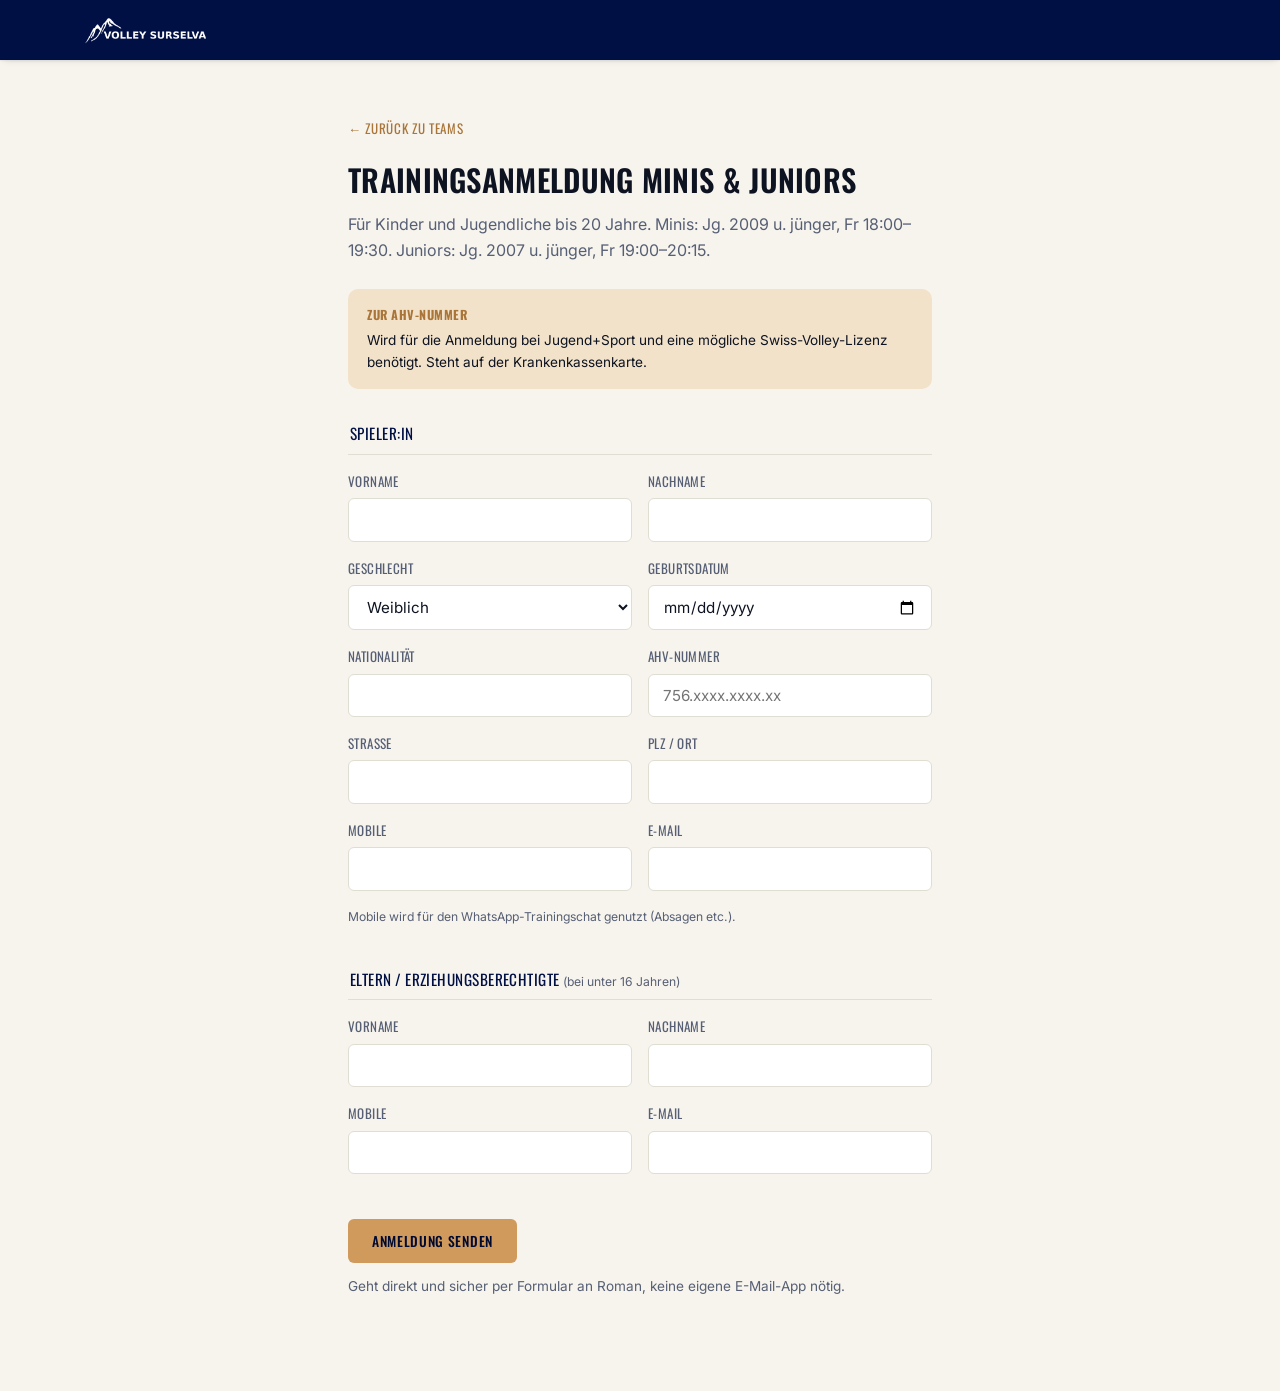
==== anmeldung-jugend.html @ 4d02029e "Build out full bilingual site, flatten visual style, fix team data Adds the real multi-page site (ho" ====
<!DOCTYPE html>
<html lang="de">
<head>
<meta charset="UTF-8">
<meta name="viewport" content="width=device-width, initial-scale=1.0">
<title>Trainingsanmeldung Kinder & Jugendliche – Volley Surselva</title>
<meta name="description" content="Anmeldung fürs Hallentraining bei Volley Surselva, für Kinder und Jugendliche bis 20 Jahre. Minis am Freitagabend, Juniors direkt im Anschluss.">
<link rel="preconnect" href="https://fonts.googleapis.com">
<link rel="preconnect" href="https://fonts.gstatic.com" crossorigin>
<link href="https://fonts.googleapis.com/css2?family=Oswald:wght@400;500;600;700&family=Inter:wght@400;500;600;700;800&display=swap" rel="stylesheet">
<link rel="stylesheet" href="style.css">
<style>
  .legal-wrap{ max-width:640px; margin:0 auto; padding:3.5rem 1.75rem 5rem; }
  .legal-wrap h1{ font-size:1.9rem; margin-bottom:0.4rem; }
  .legal-wrap > p{ color:var(--ink-muted); margin-bottom:1.6rem; }
  .back-link{ display:inline-block; margin-bottom:1.5rem; font-family:"Oswald"; font-size:0.82rem; letter-spacing:0.05em; text-transform:uppercase; color:var(--sand-deep); text-decoration:none; }
  .form-note{ background:var(--sand-soft); border-radius:10px; padding:1rem 1.2rem; font-size:0.85rem; color:var(--ink); margin-bottom:2rem; }
  .form-note strong{ display:block; margin-bottom:0.3rem; font-family:"Oswald"; font-size:0.78rem; letter-spacing:0.04em; text-transform:uppercase; color:var(--sand-deep); }
  fieldset{ border:none; padding:0; margin:0 0 1.8rem; }
  fieldset legend{ font-family:"Oswald"; font-size:0.95rem; text-transform:uppercase; letter-spacing:0.03em; color:var(--navy); margin-bottom:1rem; padding-bottom:0.5rem; border-bottom:1px solid var(--line); width:100%; }
  :root[data-theme="dark"] fieldset legend{ color:var(--sand); }
  .form-hint{ font-size:0.76rem; color:var(--ink-muted); margin-top:0.3rem; font-family:"Inter"; text-transform:none; letter-spacing:normal; }
</style>
</head>
<body>

<header class="site-header">
  <div class="wrap navbar">
    <a href="home.html" class="logo"><img src="images/logo/volley-surselva-logo.png" alt="Volley Surselva" class="logo-img"></a>
  </div>
</header>

<main class="legal-wrap">
  <a href="home.html#teams" class="back-link">← Zurück zu Teams</a>
  <h1>Trainingsanmeldung Minis & Juniors</h1>
  <p>Für Kinder und Jugendliche bis 20 Jahre. Minis: Jg. 2009 u. jünger, Fr 18:00–19:30. Juniors: Jg. 2007 u. jünger, Fr 19:00–20:15.</p>

  <div class="form-note">
    <strong>Zur AHV-Nummer</strong>
    Wird für die Anmeldung bei Jugend+Sport und eine mögliche Swiss-Volley-Lizenz benötigt. Steht auf der Krankenkassenkarte.
  </div>

  <form class="contact-form" id="youthForm">
    <fieldset>
      <legend>Spieler:in</legend>
      <div class="form-row">
        <label><span>Vorname</span><input type="text" name="vorname" required></label>
        <label><span>Nachname</span><input type="text" name="nachname" required></label>
      </div>
      <div class="form-row">
        <label><span>Geschlecht</span>
          <select name="geschlecht" required>
            <option value="weiblich">Weiblich</option>
            <option value="männlich">Männlich</option>
            <option value="andere">Andere</option>
          </select>
        </label>
        <label><span>Geburtsdatum</span><input type="date" name="geburtsdatum" required></label>
      </div>
      <div class="form-row">
        <label><span>Nationalität</span><input type="text" name="nationalitaet" required></label>
        <label><span>AHV-Nummer</span><input type="text" name="ahv" placeholder="756.xxxx.xxxx.xx" required></label>
      </div>
      <div class="form-row">
        <label><span>Strasse</span><input type="text" name="strasse" required></label>
        <label><span>PLZ / Ort</span><input type="text" name="plzort" required></label>
      </div>
      <div class="form-row">
        <label><span>Mobile</span><input type="tel" name="mobile"></label>
        <label><span>E-Mail</span><input type="email" name="email"></label>
      </div>
      <p class="form-hint">Mobile wird für den WhatsApp-Trainingschat genutzt (Absagen etc.).</p>
    </fieldset>

    <fieldset>
      <legend>Eltern / Erziehungsberechtigte <span class="form-hint" style="display:inline; text-transform:none;">(bei unter 16 Jahren)</span></legend>
      <div class="form-row">
        <label><span>Vorname</span><input type="text" name="eltern_vorname"></label>
        <label><span>Nachname</span><input type="text" name="eltern_nachname"></label>
      </div>
      <div class="form-row">
        <label><span>Mobile</span><input type="tel" name="eltern_mobile"></label>
        <label><span>E-Mail</span><input type="email" name="eltern_email"></label>
      </div>
    </fieldset>

    <input type="hidden" name="_subject" value="Neue Trainingsanmeldung">
    <input type="hidden" name="_captcha" value="false">
    <input type="hidden" name="_template" value="table">
    <button type="submit" class="btn btn-primary" id="youthSubmitBtn">Anmeldung senden</button>
    <p class="fine" id="youthFormNote">Geht direkt und sicher per Formular an Roman, keine eigene E-Mail-App nötig.</p>
  </form>
  <div id="youthSuccess" hidden style="text-align:center; padding:2rem 0;">
    <div style="font-size:2.5rem; margin-bottom:0.8rem;">🏐</div>
    <h2 style="text-transform:none;">Angemeldet!</h2>
    <p>Danke, deine Anmeldung ist bei Roman angekommen. Er meldet sich, sobald es losgeht.</p>
    <a href="home.html#teams" class="btn btn-secondary" style="margin-top:1rem;">Zurück zu Teams</a>
  </div>
</main>

<script>
  const youthForm = document.getElementById('youthForm');
  const youthBtn = document.getElementById('youthSubmitBtn');
  const youthNote = document.getElementById('youthFormNote');
  youthForm.addEventListener('submit', function (e) {
    e.preventDefault();
    youthBtn.disabled = true;
    youthBtn.textContent = 'Wird gesendet …';
    fetch('https://formsubmit.co/ajax/roman.cantieni@hotmail.com', {
      method: 'POST',
      headers: { Accept: 'application/json' },
      body: new FormData(youthForm),
    })
      .then((res) => { if (!res.ok) throw new Error('send failed'); return res.json(); })
      .then(() => {
        youthForm.hidden = true;
        document.getElementById('youthSuccess').hidden = false;
      })
      .catch(() => {
        youthBtn.disabled = false;
        youthBtn.textContent = 'Anmeldung senden';
        youthNote.textContent = 'Das hat leider nicht geklappt. Schreib stattdessen direkt an roman.cantieni@hotmail.com.';
        youthNote.style.color = '#c0392b';
      });
  });
</script>
</body>
</html>
---- style.css ----
:root{
  --navy:#000f44;
  --navy-deep:#000a30;
  --sand:#cf9a5c;
  --sand-deep:#a97538;
  --sand-soft:#f2e2c9;
  --paper:#f7f4ee;
  --paper-raised:#ffffff;
  --ink:#0d1321;
  --ink-muted:#565f74;
  --line:#e0ddd3;
  --line-on-navy:rgba(255,255,255,0.18);
  --shadow: 0 1px 2px rgba(13,19,33,0.07), 0 3px 8px -4px rgba(13,19,33,0.16);
  --radius: 6px;
}

@media (prefers-color-scheme: dark){
  :root:not([data-theme="light"]){
    --navy:#0b1a52;
    --navy-deep:#050c26;
    --sand:#e0ac6e;
    --sand-deep:#f0c88f;
    --sand-soft:#2c2313;
    --paper:#0a0d16;
    --paper-raised:#141826;
    --ink:#eceef4;
    --ink-muted:#9aa1b5;
    --line:#242b3d;
    --line-on-navy:rgba(255,255,255,0.14);
    --shadow: 0 1px 2px rgba(0,0,0,0.35), 0 4px 12px -6px rgba(0,0,0,0.5);
  }
}
:root[data-theme="dark"]{
  --navy:#0b1a52; --navy-deep:#050c26; --sand:#e0ac6e; --sand-deep:#f0c88f; --sand-soft:#2c2313;
  --paper:#0a0d16; --paper-raised:#141826; --ink:#eceef4; --ink-muted:#9aa1b5; --line:#242b3d;
  --line-on-navy:rgba(255,255,255,0.14); --shadow: 0 1px 2px rgba(0,0,0,0.35), 0 4px 12px -6px rgba(0,0,0,0.5);
}

*{ box-sizing:border-box; }
html{ scroll-behavior:smooth; }
body{
  margin:0;
  background-color:var(--paper);
  color:var(--ink);
  font-family:"Inter", -apple-system, "Segoe UI", sans-serif;
  font-size:16px;
  line-height:1.6;
  -webkit-font-smoothing:antialiased;
}
@media (prefers-reduced-motion: reduce){
  html{ scroll-behavior:auto; }
  *{ animation-duration:0.01ms !important; transition-duration:0.01ms !important; }
}

a{ color:inherit; }
a:focus-visible, button:focus-visible{ outline:2px solid var(--sand-deep); outline-offset:3px; }
img, video{ max-width:100%; }

h1,h2,h3{ font-family:"Oswald", "Arial Narrow", sans-serif; font-weight:600; text-transform:uppercase; letter-spacing:0.01em; line-height:1.1; text-wrap:balance; margin:0 0 0.5em; color:var(--ink); }

.wrap{ max-width:1180px; margin:0 auto; padding:0 1.75rem; }
main > section, .site-footer{ padding:3.5rem 0; }
main > section + section{ border-top:1px solid var(--line); }
#gallery, #kontakt, #news, #vorstand{ background:var(--paper-raised); }

/* ============ INDOOR / BEACH ZONES ============
   Shared sections (News, Kalender, Gallery, Vorstand, Standorte, Kontakt) stay
   neutral since they serve both clubs. Teams (indoor-only) and the Beach-Anlage
   section (beach-only) get a soft frosted-glass color wash to tell them apart. */
.zone-indoor, .zone-beach{ position:relative; background:var(--paper-raised); border-left:3px solid var(--navy); }
.zone-beach{ border-left-color:var(--sand-deep); }
.zone-beach .stat-block{ background:rgba(207,154,92,0.1); border-color:rgba(207,154,92,0.3); }
.section-narrow{ max-width:760px; margin:0 auto; padding:2.5rem 1.75rem; text-align:center; }
.section-head{ margin-bottom:1.6rem; }
.section-head h2{ font-size:clamp(1.6rem, 3vw, 2.1rem); }
.sec-dek{ color:var(--ink-muted); max-width:60ch; }
.lead{ font-size:1.15rem; color:var(--ink-muted); max-width:62ch; margin:0 auto; }
.fine{ font-size:0.85rem; color:var(--ink-muted); }
.eyebrow{ font-family:"Oswald", sans-serif; font-size:0.78rem; letter-spacing:0.16em; text-transform:uppercase; color:var(--sand-deep); margin-bottom:0.7rem; }

/* ============ LANGUAGE TOGGLE ============ */
.lang-toggle{ position:fixed; top:1.1rem; right:1.1rem; z-index:200; display:flex; background:rgba(0,0,0,0.4); border-radius:4px; padding:3px; gap:2px; border:1px solid var(--line-on-navy); }
.lang-btn{ font-family:"Oswald"; font-size:0.72rem; letter-spacing:0.05em; padding:0.4rem 0.75rem; border-radius:2px; border:none; background:transparent; color:rgba(255,255,255,0.75); cursor:pointer; }
.lang-btn.active{ background:var(--sand); color:var(--navy-deep); font-weight:600; }

/* ============ BALL ============ */
.ball-icon{ display:block; width:100%; height:100%; filter:drop-shadow(0 3px 5px rgba(13,19,33,0.25)); }
@keyframes bg-drift{ from{ background-position: 0% 0%, 0% 0%, 0% 0%, 0% 0%; } to{ background-position: 3% 4%, -4% -3%, -3% -4%, 4% 3%; } }
@keyframes vb-spin{ to{ transform:rotate(360deg); } }
@keyframes vb-idle{ 0%,100%{ transform:translateY(0); } 50%{ transform:translateY(-10px); } }
@keyframes vb-roll-across{ 0%,100%{ transform:translateX(-46px); } 50%{ transform:translateX(46px); } }

/* ============ LOADER ============ */
.loader{ position:fixed; inset:0; z-index:999; background:var(--navy); display:flex; flex-direction:column; align-items:center; justify-content:center; gap:1.1rem; transition:opacity 0.5s ease, visibility 0.5s ease; }
.loader.hide{ opacity:0; visibility:hidden; pointer-events:none; }
.loader-track{ position:relative; width:200px; height:64px; }
.loader-ball{ position:absolute; left:50%; top:0; width:64px; height:64px; margin-left:-32px; animation: vb-roll-across 1.6s ease-in-out infinite; }
.loader-ball svg{ animation: vb-spin 0.8s linear infinite; }
.loader-label{ font-family:"Oswald"; font-size:0.78rem; letter-spacing:0.14em; text-transform:uppercase; color:rgba(255,255,255,0.75); }
@media (prefers-reduced-motion: reduce){ .loader-ball, .loader-ball svg{ animation:none; } }

/* ============ HEADER / NAV ============ */
.site-header{ position:sticky; top:0; z-index:100; background:var(--navy); box-shadow:var(--shadow); }
.navbar{ display:flex; align-items:center; justify-content:space-between; padding:1rem 1.75rem; gap:1.5rem; }
.logo{ display:flex; align-items:center; text-decoration:none; white-space:nowrap; }
.logo-img{ height:28px; width:auto; display:block; }
.footer-logo .logo-img{ height:34px; }
.links{ display:flex; gap:1.8rem; align-items:center; }
.links a{ position:relative; font-family:"Oswald"; font-size:0.82rem; letter-spacing:0.05em; text-transform:uppercase; color:rgba(255,255,255,0.82); text-decoration:none; padding-bottom:0.3rem; transition:color 0.2s ease; }
.links a::after{ content:""; position:absolute; left:50%; right:50%; bottom:0; height:2px; background:var(--sand); transition:left 0.25s ease, right 0.25s ease; }
.links a:hover{ color:var(--sand); }
.links a:hover::after{ left:0; right:0; }
.nav-cta{ margin-left:auto; }
.drawer-toggle{ display:none; flex-direction:column; gap:5px; background:none; border:none; padding:0.4rem; cursor:pointer; }
.drawer-toggle span{ width:22px; height:2px; background:#fff; display:block; }

/* ============ BUTTONS ============ */
.btn{
  font-family:"Oswald"; font-size:0.85rem; letter-spacing:0.05em; text-transform:uppercase; font-weight:500;
  padding:0.75rem 1.5rem; border-radius:var(--radius); border:2px solid transparent; cursor:pointer;
  transition: background 0.15s ease, border-color 0.15s ease, color 0.15s ease;
  display:inline-flex; align-items:center; gap:0.5rem; text-decoration:none;
}
.btn-primary{ background:var(--sand); color:var(--navy-deep); }
.btn-primary:hover{ background:var(--sand-deep); }
.btn-secondary{ background:transparent; border-color:var(--navy); color:var(--navy); }
@media (prefers-color-scheme:dark){ :root:not([data-theme="light"]) .btn-secondary{ border-color:var(--ink); color:var(--ink); } }
:root[data-theme="dark"] .btn-secondary{ border-color:var(--ink); color:var(--ink); }
.btn-secondary:hover{ background:var(--navy); color:#fff; }

/* ============ DRAWER (mobile nav) ============ */
.drawer{ position:fixed; top:0; right:0; bottom:0; width:min(300px, 84vw); background:var(--navy); color:#fff; z-index:150; padding:5.5rem 1.5rem 2rem; transform:translateX(100%); transition:transform 0.3s ease; box-shadow:-10px 0 30px rgba(0,0,0,0.3); }
.drawer.open{ transform:translateX(0); }
.drawer-split{ display:flex; gap:0.6rem; margin-bottom:1.4rem; }
.drawer-split a{ flex:1; text-align:center; padding:1rem 0.4rem; border-radius:var(--radius); font-family:"Oswald"; font-size:0.9rem; letter-spacing:0.06em; text-transform:uppercase; text-decoration:none; color:#fff; }
.drawer-split .d-indoor{ background:rgba(255,255,255,0.1); }
.drawer-split .d-beach{ background:var(--sand); color:var(--navy-deep); font-weight:600; }
.drawer ul{ list-style:none; padding:0; margin:0; }
.drawer li{ border-top:1px solid var(--line-on-navy); }
.drawer li a{ display:block; padding:1rem 0.2rem; font-family:"Oswald"; font-size:0.95rem; letter-spacing:0.03em; text-transform:uppercase; color:rgba(255,255,255,0.9); text-decoration:none; }

/* ============ HERO / COURT + NET ============ */
.hero-demo{ padding:0 !important; border-top:none !important; }
.court{ display:flex; position:relative; min-height:88vh; cursor:none; }
.hero-overlay{ position:absolute; top:0; left:0; right:0; z-index:3; text-align:center; padding:3.5rem 1.5rem 6rem; pointer-events:none; background:linear-gradient(180deg, rgba(0,5,20,0.78) 0%, rgba(0,5,20,0.5) 60%, transparent 100%); }
.hero-overlay .eyebrow{ color:var(--sand); }
.hero-overlay h1{ color:#fff; font-size:clamp(2rem, 5vw, 3.2rem); text-shadow:0 2px 8px rgba(0,0,0,0.35); }
.court-half{ flex:1; position:relative; display:flex; flex-direction:column; align-items:center; justify-content:center; padding:2rem; text-align:center; overflow:hidden; cursor:none; }
.court-half::after{ content:""; position:absolute; inset:0; background:rgba(0,0,0,0.18); transition:background 0.25s ease; }
.court-half:hover::after{ background:rgba(0,0,0,0.06); }
.court-half .content{ position:relative; z-index:1; color:#fff; }
.court-half .content .kicker{ font-family:"Oswald"; font-size:0.8rem; letter-spacing:0.18em; opacity:0.85; margin-bottom:0.8rem; }
.court-half .content h2{ color:#fff; font-size:2.6rem; margin-bottom:1rem; }
.court-half .content .arrow{ font-family:"Oswald"; font-size:0.8rem; letter-spacing:0.1em; border:1.5px solid rgba(255,255,255,0.7); border-radius:var(--radius); padding:0.55rem 1.4rem; display:inline-block; text-decoration:none; transition:background 0.2s ease, color 0.2s ease; cursor:none; }
.court-half:hover .arrow{ background:#fff; color:var(--navy-deep); }
.court-indoor{ background-color:var(--navy); background-size:cover; background-position:center; animation: ken-burns 14s ease-in-out infinite alternate; }
@keyframes ken-burns{ from{ background-size:100%; } to{ background-size:114%; } }
@media (prefers-reduced-motion: reduce){ .court-indoor{ animation:none; } }
.court-indoor::before{ content:""; position:absolute; inset:0; background:linear-gradient(0deg, rgba(0,10,40,0.55) 0%, rgba(0,10,40,0.1) 45%, rgba(0,10,40,0.35) 100%); }
.placeholder-badge{ position:absolute; top:1rem; left:1rem; z-index:2; font-family:"Oswald"; font-size:0.68rem; letter-spacing:0.06em; text-transform:uppercase; background:var(--sand); color:var(--navy-deep); padding:0.3rem 0.7rem; border-radius:3px; font-weight:600; }
.court-beach{ background:var(--sand-deep); }
.beach-video{ position:absolute; inset:0; width:100%; height:100%; object-fit:cover; z-index:0; }

.court-seam{ width:3px; flex-shrink:0; position:relative; z-index:2; background:linear-gradient(180deg, transparent, rgba(255,255,255,0.55) 15%, rgba(255,255,255,0.55) 85%, transparent); box-shadow:0 0 16px rgba(255,255,255,0.4); }
.court-seam::after{
  content:""; position:absolute; top:50%; left:50%; width:46px; height:46px; margin:-23px 0 0 -23px; border-radius:50%;
  background-color:rgba(10,15,30,0.55); backdrop-filter:blur(4px); -webkit-backdrop-filter:blur(4px);
  border:1.5px solid rgba(255,255,255,0.65);
  background-image:
    repeating-linear-gradient(45deg, rgba(255,255,255,0.5) 0 1px, transparent 1px 7px),
    repeating-linear-gradient(-45deg, rgba(255,255,255,0.5) 0 1px, transparent 1px 7px);
  background-blend-mode:overlay;
}

.ball-wrap{ position:absolute; left:0; top:0; width:52px; height:52px; z-index:5; pointer-events:none; will-change:transform; }
.ball-inner{ width:100%; height:100%; animation: vb-idle 2.4s ease-in-out infinite; }
.ball-wrap svg{ animation: vb-spin 3s linear infinite; }
.hero-doodle{
  position:absolute; left:100%; top:-6px; margin-left:10px; white-space:nowrap;
  font-family:"Caveat", cursive; font-size:1.5rem; color:#fff; transform:rotate(-6deg);
  text-shadow:0 2px 6px rgba(0,0,0,0.4); pointer-events:none; opacity:0.9;
}
.ball-wrap.following .hero-doodle{ opacity:0; transition:opacity 0.2s ease; }
@media (max-width:900px){ .hero-doodle{ display:none; } }
.ball-wrap.following .ball-inner{ animation:none; }
@media (prefers-reduced-motion: reduce){ .ball-inner, .ball-wrap svg{ animation:none; } }
@media (hover:none){ .ball-wrap{ display:none; } .court, .court-half, .court-half .content .arrow{ cursor:pointer; } }

/* ============ VIDEO MODAL ============ */
.modal-overlay{ position:fixed; inset:0; z-index:500; background:rgba(0,10,48,0.88); display:flex; align-items:center; justify-content:center; padding:2rem; opacity:0; visibility:hidden; transition:opacity 0.25s ease, visibility 0.25s ease; }
.modal-overlay.open{ opacity:1; visibility:visible; }
.modal-box{ position:relative; width:min(880px, 100%); background:var(--paper-raised); border-radius:var(--radius); overflow:hidden; box-shadow:0 10px 30px rgba(0,0,0,0.35); transform:scale(0.96); transition:transform 0.25s ease; }
.modal-overlay.open .modal-box{ transform:scale(1); }
.modal-close{ position:absolute; top:0.8rem; right:0.8rem; z-index:2; width:36px; height:36px; border-radius:50%; border:none; background:rgba(0,0,0,0.5); color:#fff; font-size:1rem; cursor:pointer; }
.modal-box video{ width:100%; max-height:60vh; display:block; background:#000; }
.modal-footer{ padding:1.2rem 1.5rem 1.5rem; text-align:center; }
.modal-footer p{ color:var(--ink-muted); margin:0 0 1rem; }
.modal-facts{ display:grid; grid-template-columns:repeat(3, 1fr); gap:1.2rem; text-align:left; margin-bottom:1.4rem; padding-top:1rem; border-top:1px solid var(--line); }
.modal-fact-label{ font-family:"Oswald"; font-size:0.72rem; letter-spacing:0.06em; text-transform:uppercase; color:var(--sand-deep); margin-bottom:0.4rem; }
.modal-fact ul{ margin:0; padding-left:1.1rem; font-size:0.82rem; color:var(--ink-muted); }
.modal-fact li{ margin-bottom:0.25rem; }
.modal-fact p{ font-size:0.82rem; margin:0; }
.event-modal-box{ width:min(480px, 100%); }
.event-modal-box .modal-footer{ text-align:center; padding-top:2.4rem; }
.event-modal-box h3{ font-size:1.3rem; }
@media (max-width:640px){ .modal-facts{ grid-template-columns:1fr; } }

/* ============ MOTION ============ */
.reveal{ opacity:0; transform:translateY(18px); transition:opacity 0.6s ease, transform 0.6s ease; }
.reveal.visible{ opacity:1; transform:translateY(0); }

/* ============ INTRO BAND ============ */
.intro-band{ position:relative; overflow:hidden; min-height:360px; display:flex; align-items:center; padding:3rem 0; }
.intro-band-photo-bg{ position:absolute; inset:0; width:100%; height:100%; object-fit:cover; z-index:0; }
.intro-band-veil{ position:absolute; inset:0; background:linear-gradient(180deg, rgba(0,5,20,0.72) 0%, rgba(0,5,20,0.55) 55%, rgba(0,5,20,0.72) 100%); z-index:0; }
.intro-band-content{ position:relative; z-index:1; width:100%; }
.intro-band .lead{
  color:#fff; font-family:"Oswald", sans-serif; font-weight:600; font-size:1.35rem;
  max-width:68ch; margin:0 auto; text-align:center; letter-spacing:0.01em; text-transform:none;
  text-shadow:0 1px 4px rgba(0,0,0,0.35);
}

/* ============ TEAM SLIDER ============ */
.team-slider{ position:relative; padding:0.4rem 0 0.6rem; }
.team-slider-wrap{ position:relative; }
.team-slider-track{
  display:flex; gap:1.1rem; overflow-x:auto; scroll-snap-type:x mandatory; scroll-behavior:smooth;
  -webkit-overflow-scrolling:touch; padding:0.3rem 0.1rem 0.6rem; scrollbar-width:none;
}
.team-slider-track::-webkit-scrollbar{ display:none; }
.team-slide{
  scroll-snap-align:start; flex:0 0 min(480px, 78vw); height:320px; border-radius:var(--radius); position:relative;
  overflow:hidden; cursor:pointer; background-size:cover; background-position:center; background-color:var(--navy);
  border:none; padding:0; text-align:left; box-shadow:var(--shadow); transition:box-shadow 0.2s ease;
}
.team-slide:hover{ box-shadow:0 6px 16px -8px rgba(13,19,33,0.3); }
.team-slide::after{ content:""; position:absolute; inset:0; background:linear-gradient(0deg, rgba(0,5,20,0.88) 0%, rgba(0,5,20,0.15) 55%, rgba(0,5,20,0.3) 100%); }
.team-slide-placeholder{ background-image:repeating-linear-gradient(135deg, var(--sand-soft), var(--sand-soft) 10px, var(--navy) 10px, var(--navy) 20px); }
.team-slide-badge{
  position:absolute; top:1rem; left:1rem; z-index:1; font-family:"Oswald"; font-size:0.68rem; letter-spacing:0.06em;
  text-transform:uppercase; background:var(--sand); color:var(--navy-deep); padding:0.3rem 0.7rem; border-radius:3px; font-weight:600;
}
.team-slide-badge-right{ left:auto; right:1rem; background:rgba(0,0,0,0.5); color:#fff; }
.team-slide-content{ position:absolute; left:0; right:0; bottom:0; z-index:1; padding:1.4rem; display:flex; flex-direction:column; gap:0.2rem; color:#fff; }
.team-slide-cat{ font-family:"Oswald"; font-size:0.7rem; letter-spacing:0.1em; text-transform:uppercase; color:var(--sand); }
.team-slide-name{ font-family:"Oswald"; font-size:1.6rem; font-weight:600; text-transform:uppercase; line-height:1.05; }
.team-slide-meta{ font-size:0.85rem; color:rgba(255,255,255,0.85); margin-top:0.2rem; }
.team-slide-more{ font-family:"Oswald"; font-size:0.78rem; letter-spacing:0.04em; text-transform:uppercase; color:var(--sand); margin-top:0.6rem; }
.team-slider-arrow{
  position:absolute; top:50%; margin-top:-22px; width:44px; height:44px; border-radius:50%; border:none; z-index:2;
  background:var(--paper-raised); color:var(--ink); box-shadow:var(--shadow); font-size:1.4rem; line-height:1; cursor:pointer;
  display:flex; align-items:center; justify-content:center;
}
.team-slider-prev{ left:0.4rem; }
.team-slider-next{ right:0.4rem; }
.team-slider-dots{ display:flex; justify-content:center; gap:0.5rem; margin-top:0.8rem; }
.team-slider-dot{ width:8px; height:8px; border-radius:50%; background:var(--line); border:none; cursor:pointer; padding:0; transition:width 0.2s ease, background 0.2s ease; }
.team-slider-dot.active{ background:var(--sand); width:24px; border-radius:999px; }
@media (max-width:700px){ .team-slider-arrow{ display:none; } }
.team-modal-box{ max-height:min(88vh, 820px); overflow-x:hidden; overflow-y:auto; }
.team-modal-photo{ height:220px; background-size:cover; background-position:center; background-color:var(--navy); }
.team-modal-ctas{ display:flex; gap:0.8rem; flex-wrap:wrap; justify-content:center; margin-bottom:1.4rem; }
.team-modal-league{ border-top:1px solid var(--line); padding-top:1.4rem; text-align:left; }
.team-modal-tables{ display:grid; grid-template-columns:1fr 1fr; gap:1.6rem; }
.team-modal-table-col h4{ font-family:"Oswald"; font-size:0.78rem; letter-spacing:0.06em; text-transform:uppercase; color:var(--sand-deep); margin:0 0 0.5rem; }
.team-table{ width:100%; border-collapse:collapse; font-size:0.82rem; }
.team-table th{ text-align:left; font-family:"Oswald"; font-size:0.68rem; letter-spacing:0.04em; text-transform:uppercase; color:var(--ink-muted); padding:0.35rem 0.4rem; border-bottom:1px solid var(--line); }
.team-table td{ padding:0.4rem; border-bottom:1px solid var(--line); font-variant-numeric:tabular-nums; }
.team-table tbody tr:last-child td{ border-bottom:none; }
.team-modal-stand{ margin-top:1rem; }
@media (max-width:640px){ .team-modal-tables{ grid-template-columns:1fr; } }

/* ============ TRAININGSZEITEN ============ */
.training-table{ width:100%; border-collapse:collapse; margin-top:0.4rem; }
.training-table th{ text-align:left; font-family:"Oswald"; font-size:0.72rem; letter-spacing:0.05em; text-transform:uppercase; color:var(--ink-muted); padding:0.6rem 0.4rem; border-bottom:1px solid var(--line); }
.training-table td{ padding:0.7rem 0.4rem; border-bottom:1px solid var(--line); font-size:0.92rem; }
.training-table tbody tr:last-child td{ border-bottom:none; }
.training-table td:first-child{ font-family:"Oswald"; font-weight:500; }
.training-table td:last-child{ text-align:right; color:var(--ink-muted); font-variant-numeric:tabular-nums; }

/* ============ EVENT CARDS ============ */
.event-card-row{ display:grid; grid-template-columns:repeat(4, 1fr); gap:1rem; }
.event-card{
  position:relative; height:280px; border-radius:var(--radius); overflow:hidden; border:none; cursor:pointer;
  background-size:cover; background-position:center; padding:1.1rem;
  display:flex; flex-direction:column; justify-content:space-between; align-items:flex-start; text-align:left;
  transition:box-shadow 0.2s ease; box-shadow:var(--shadow);
}
.event-card::after{ content:""; position:absolute; inset:0; background:linear-gradient(0deg, rgba(0,5,20,0.85) 0%, rgba(0,5,20,0.1) 45%, rgba(0,5,20,0.35) 100%); z-index:0; }
.event-card:hover{ box-shadow:0 6px 14px -8px rgba(13,19,33,0.3); }
.event-card:focus-visible{ outline:3px solid var(--sand); outline-offset:2px; }
.event-card-date{ position:relative; z-index:1; font-family:"Oswald"; font-size:0.7rem; letter-spacing:0.04em; text-transform:uppercase; color:#fff; background:rgba(0,0,0,0.4); padding:0.3rem 0.6rem; border-radius:3px; }
.event-card-bottom{ position:relative; z-index:1; display:flex; flex-direction:column; gap:0.2rem; }
.event-card-meta{ font-family:"Inter"; font-size:0.74rem; color:rgba(255,255,255,0.8); }
.event-card-name{ font-family:"Oswald"; font-size:1.35rem; color:#fff; text-transform:uppercase; line-height:1.05; }
@media (max-width:900px){ .event-card-row{ grid-template-columns:repeat(2, 1fr); } }
@media (max-width:520px){ .event-card-row{ grid-template-columns:1fr; } }

/* ============ NEWS ============ */
.press-ring-row{ display:flex; flex-wrap:wrap; gap:1.6rem; justify-content:center; }
.press-ring{ background:none; border:none; cursor:pointer; display:flex; flex-direction:column; align-items:center; gap:0.6rem; font:inherit; padding:0; }
.press-ring-photo{ width:110px; height:110px; border-radius:50%; background-size:cover; background-position:center; filter:grayscale(1) contrast(1.05); border:3px solid var(--line); transition:transform 0.25s ease, filter 0.25s ease, border-color 0.25s ease; }
.press-ring:hover .press-ring-photo, .press-ring:focus-visible .press-ring-photo{ filter:grayscale(0); transform:scale(1.06); border-color:var(--sand); }
.press-ring:focus-visible{ outline:none; }
.press-ring-source{ font-family:"Oswald"; font-size:0.85rem; }
.press-ring-date{ font-size:0.74rem; color:var(--ink-muted); font-variant-numeric:tabular-nums; }
.press-ring-noimg{ background:var(--navy); filter:none; display:flex; align-items:center; justify-content:center; }
.press-ring-link:hover .press-ring-noimg, .press-ring-link:focus-visible .press-ring-noimg{ transform:scale(1.06); border-color:var(--sand); }
.press-ring-icon{ font-size:2.1rem; line-height:1; filter:grayscale(0.4); }
.press-ring-link{ text-decoration:none; color:inherit; }
.press-modal-box{ width:min(560px, 100%); }
.press-modal-photo{ width:100%; height:340px; background-size:cover; background-position:center; }

/* ============ VORSTAND ============ */
.board-row{ display:flex; align-items:center; flex-wrap:wrap; gap:0.7rem; margin-bottom:0.8rem; padding-bottom:0.8rem; border-bottom:1px solid var(--line); }
.board-row:last-child{ margin-bottom:0; border-bottom:none; }
.board-club-label{ font-family:"Oswald"; font-size:0.72rem; letter-spacing:0.05em; text-transform:uppercase; width:100%; margin-bottom:0.2rem; }
.board-club-label-indoor{ color:var(--navy); }
:root[data-theme="dark"] .board-club-label-indoor{ color:var(--sand); }
.board-club-label-beach{ color:var(--sand-deep); }
.board-chip{ display:flex; align-items:center; gap:0.55rem; background:var(--paper-raised); border:1px solid var(--line); border-radius:var(--radius); padding:0.35rem 0.9rem 0.35rem 0.35rem; font-size:0.82rem; }
.board-chip strong{ color:var(--ink); font-weight:600; }
.board-chip span:not(.board-photo){ color:var(--ink-muted); font-size:0.78rem; }
.board-photo{ flex-shrink:0; width:30px; height:30px; border-radius:50%; background-color:var(--line); background-image:url("data:image/svg+xml,%3Csvg xmlns='http://www.w3.org/2000/svg' viewBox='0 0 24 24'%3E%3Ccircle cx='12' cy='8' r='4' fill='%23ffffff' fill-opacity='.75'/%3E%3Cpath d='M4 21c0-4.4 3.6-8 8-8s8 3.6 8 8' fill='%23ffffff' fill-opacity='.75'/%3E%3C/svg%3E"); background-size:60%; background-position:center 30%; background-repeat:no-repeat; }
.board-photo-indoor{ background-color:var(--navy); }
.board-photo-beach{ background-color:var(--sand-deep); }

/* ============ CONTACT FORM ============ */
.contact-form{ text-align:left; margin-top:1.6rem; }
.form-row{ display:grid; grid-template-columns:1fr 1fr; gap:1rem; margin-bottom:1rem; }
.contact-form label{ display:flex; flex-direction:column; gap:0.4rem; font-size:0.82rem; color:var(--ink-muted); font-family:"Oswald"; letter-spacing:0.03em; text-transform:uppercase; }
.form-full{ margin-bottom:1rem; }
.contact-form input, .contact-form select, .contact-form textarea{
  font-family:"Inter"; font-size:0.95rem; color:var(--ink); background:var(--paper-raised);
  border:1px solid var(--line); border-radius:var(--radius); padding:0.7rem 0.9rem; text-transform:none; letter-spacing:normal;
}
.contact-form input:focus, .contact-form select:focus, .contact-form textarea:focus{ outline:2px solid var(--sand-deep); outline-offset:1px; }
.contact-form button{ border:none; }
.contact-form .fine{ margin-top:0.8rem; }
@media (max-width:640px){ .form-row{ grid-template-columns:1fr; } }

/* ============ TWO COL / STATS ============ */
.two-col{ display:grid; grid-template-columns:1.4fr 1fr; gap:2.5rem; align-items:center; }
.stat-block{ text-align:center; background:var(--paper-raised); border:1px solid var(--line); border-radius:var(--radius); padding:2.5rem 1rem; box-shadow:var(--shadow); }
.stat-block .num{ display:block; font-family:"Oswald"; font-weight:700; font-size:5rem; line-height:0.9; color:var(--navy); }
:root[data-theme="dark"] .stat-block .num, @media (prefers-color-scheme:dark){ .stat-block .num{ color:var(--sand);} }
.stat-block .cap{ font-family:"Oswald"; font-size:1rem; text-transform:uppercase; letter-spacing:0.04em; color:var(--ink-muted); }

/* ============ BEACH-ANLAGE ============ */
.beach-video-wrap{ border-radius:var(--radius); overflow:hidden; box-shadow:var(--shadow); border:1px solid var(--line); background:#000; margin-bottom:1.6rem; }
.beach-video-wrap video{ width:100%; max-height:520px; display:block; }
.beach-anlage-grid{ display:grid; grid-template-columns:2.2fr 1fr; gap:1.6rem; align-items:stretch; margin-bottom:1.6rem; }
.beach-anlage-grid .modal-facts{ margin-bottom:0; border-top:none; padding-top:0; }
.beach-anlage-grid .stat-block{ display:flex; flex-direction:column; align-items:center; justify-content:center; }
.beach-anlage-ctas{ display:flex; gap:0.9rem; flex-wrap:wrap; }
@media (max-width:820px){ .beach-anlage-grid{ grid-template-columns:1fr; } }

/* ============ CALENDAR ============ */
.cal-embed-wrap{ border-radius:var(--radius); overflow:hidden; box-shadow:var(--shadow); border:1px solid var(--line); background:#fff; }
.cal-embed{ width:100%; height:640px; border:0; display:block; }
.cal-book{ background:var(--navy); color:#fff; border-radius:var(--radius); padding:1.6rem 1.4rem; box-shadow:var(--shadow); margin-top:1.2rem; }
.cal-book-row{ display:flex; align-items:center; gap:1.2rem; text-align:left; }
.cal-book-icon{ font-size:1.8rem; flex-shrink:0; }
.cal-book-row > div{ flex:1; }
.cal-book h3{ color:#fff; font-size:1.1rem; margin-bottom:0.4rem; }
.cal-book p{ color:rgba(255,255,255,0.75); font-size:0.85rem; margin:0; }
.cal-book-row .btn{ flex-shrink:0; }
.fine.center{ text-align:center; max-width:60ch; margin:1.4rem auto 0; }
@media (max-width:700px){ .cal-book-row{ flex-direction:column; text-align:center; } .cal-embed{ height:520px; } }

/* ============ GALLERY / VIDEO GRID ============ */
.gallery-viewport{ overflow:hidden; width:100%; -webkit-mask-image:linear-gradient(90deg, transparent, #000 4%, #000 96%, transparent); mask-image:linear-gradient(90deg, transparent, #000 4%, #000 96%, transparent); }
.gallery-grid{ display:flex; gap:0.75rem; width:max-content; animation: gallery-scroll 55s linear infinite; }
.gallery-viewport:hover .gallery-grid, .gallery-viewport:focus-within .gallery-grid{ animation-play-state:paused; }
@keyframes gallery-scroll{ from{ transform:translateX(0); } to{ transform:translateX(-50%); } }
.gallery-grid img{ width:260px; height:220px; flex-shrink:0; object-fit:cover; border-radius:4px; display:block; box-shadow:var(--shadow); }
@media (prefers-reduced-motion: reduce){ .gallery-grid{ animation:none; } .gallery-viewport{ overflow-x:auto; -webkit-mask-image:none; mask-image:none; } }
@media (max-width:480px){ .gallery-grid img{ width:200px; height:170px; } }
.video-grid{ display:grid; grid-template-columns:repeat(auto-fill, minmax(260px, 1fr)); gap:1.25rem; }
.video-grid video{ width:100%; height:280px; object-fit:contain; border-radius:8px; display:block; background:#000; }
.video-grid figcaption{ margin-top:0.4rem; font-size:0.85rem; color:var(--ink-muted); }

/* ============ MAPS ============ */
.map-grid{ display:flex; gap:0.8rem; justify-content:center; flex-wrap:wrap; }
.map-pin-row{ display:flex; align-items:center; gap:0.7rem; background:var(--paper-raised); border:1px solid var(--line); border-radius:var(--radius); padding:0.6rem 1.3rem 0.6rem 0.7rem; text-decoration:none; color:var(--ink); transition:border-color 0.2s ease; }
.map-pin-row:hover{ border-color:var(--sand); }
.map-pin-emoji{ font-size:1.3rem; line-height:1; }
.map-info{ display:flex; flex-direction:column; }
.map-info-title{ font-family:"Oswald"; font-size:0.88rem; text-transform:uppercase; letter-spacing:0.02em; }
.map-info-sub{ font-size:0.76rem; color:var(--ink-muted); }

/* ============ FOOTER ============ */
.site-footer{ background:var(--navy); color:rgba(255,255,255,0.85); position:relative; overflow:hidden; }
.site-footer .net-accent{ position:absolute; left:0; right:0; top:0; height:46px; background-image: repeating-linear-gradient(45deg, rgba(255,255,255,0.12) 0 1px, transparent 1px 10px), repeating-linear-gradient(-45deg, rgba(255,255,255,0.12) 0 1px, transparent 1px 10px); }
.footer-grid{ display:grid; grid-template-columns:1.4fr 1fr 1fr; gap:2rem; padding-bottom:2rem; }
.site-footer h3{ color:#fff; font-size:0.9rem; margin-bottom:0.6rem; }
.footer-logo{ color:#fff; margin-bottom:0.6rem; }
.site-footer .fine{ color:rgba(255,255,255,0.6); }
.site-footer a{ text-decoration:none; }
.site-footer a:hover{ text-decoration:underline; }
.copyright{ border-top:1px solid var(--line-on-navy); padding-top:1.2rem; }
.copyright a{ color:rgba(255,255,255,0.75); }

/* ============ SOCIAL ============ */
.social-row{ display:flex; gap:1.2rem; flex-wrap:wrap; }
.social-icon{ display:flex; flex-direction:column; align-items:center; gap:0.4rem; text-decoration:none; color:rgba(255,255,255,0.85); }
.social-icon svg{ width:34px; height:34px; padding:7px; border-radius:50%; border:1.5px solid rgba(255,255,255,0.35); transition:border-color 0.2s ease, color 0.2s ease, transform 0.2s ease; }
.social-icon:hover svg{ border-color:var(--sand); color:var(--sand); transform:translateY(-2px); }
.social-icon span{ font-size:0.72rem; font-family:"Oswald"; letter-spacing:0.02em; }

/* ============ SPONSORS ============ */
.sponsor-strip{ background:#f4f1ea; padding:2rem 0; }
.sponsor-strip .eyebrow{ text-align:center; color:#a97538; }
.sponsor-grid{ display:grid; grid-template-columns:repeat(5, 1fr); gap:1.6rem; align-items:center; }
.sponsor-grid img{ width:100%; height:auto; max-height:40px; object-fit:contain; opacity:0.8; transition:opacity 0.2s ease, transform 0.2s ease; }
.sponsor-grid img:hover{ opacity:1; transform:translateY(-2px); }

/* ============ CAMP / RETREAT PROMO ============ */
.camp-promo{
  position:fixed; left:1.2rem; bottom:1.2rem; z-index:400; width:min(340px, calc(100vw - 2.4rem));
  background:var(--paper-raised); border:1px solid var(--line); border-radius:var(--radius); box-shadow:0 6px 16px -8px rgba(13,19,33,0.3);
  padding:1.1rem 1.2rem 1.2rem 3.6rem; display:flex; flex-direction:column; gap:0.5rem;
  transform:translateY(140%); opacity:0; transition:transform 0.5s cubic-bezier(0.2,0.8,0.2,1), opacity 0.4s ease;
}
.camp-promo[hidden]{ display:flex; visibility:hidden; pointer-events:none; }
.camp-promo.show{ transform:translateY(0); opacity:1; visibility:visible; pointer-events:auto; }
.camp-promo-close{ position:absolute; top:0.6rem; right:0.6rem; width:26px; height:26px; border-radius:50%; border:none; background:var(--paper); color:var(--ink-muted); cursor:pointer; font-size:0.8rem; }
.camp-promo-ball{ position:absolute; left:-6px; top:50%; width:56px; height:56px; margin-top:-28px; filter:drop-shadow(0 3px 5px rgba(13,19,33,0.25)); }
.camp-promo.show .camp-promo-ball{ animation: camp-ball-roll-in 0.7s cubic-bezier(0.2,0.7,0.3,1.2) both; }
@keyframes camp-ball-roll-in{ from{ transform:translateX(-90px) rotate(-260deg); opacity:0; } to{ transform:translateX(0) rotate(0deg); opacity:1; } }
.camp-promo-title{ font-family:"Oswald"; font-size:0.98rem; text-transform:uppercase; letter-spacing:0.02em; }
.camp-promo-text{ font-size:0.84rem; color:var(--ink-muted); margin:0; }
.camp-promo .btn{ align-self:flex-start; padding:0.55rem 1.1rem; font-size:0.78rem; margin-top:0.2rem; }
@media (prefers-reduced-motion: reduce){ .camp-promo{ transition:opacity 0.3s ease; transform:none; } .camp-promo.show .camp-promo-ball{ animation:none; } }
@media (max-width:640px){
  .camp-promo{ left:0.7rem; right:0.7rem; bottom:0.7rem; width:auto; padding:1rem 1.1rem 1.1rem 3.4rem; }
}

@media (max-width:900px){
  .links, .nav-cta{ display:none; }
  .drawer-toggle{ display:flex; }
  .court{ flex-direction:column; min-height:auto; }
  .court-half{ min-height:340px; }
  .court-seam{ width:100%; height:3px; background:linear-gradient(90deg, transparent, rgba(255,255,255,0.55) 15%, rgba(255,255,255,0.55) 85%, transparent); }
  .hero-overlay{ padding:2.2rem 1.2rem 3rem; }
  .two-col{ grid-template-columns:1fr; text-align:center; }
  .two-col .btn, .two-col .fine{ margin-left:auto; margin-right:auto; }
  .footer-grid{ grid-template-columns:1fr; gap:1.5rem; }
  .lang-toggle{ top:0.7rem; right:0.7rem; }
  .cal-panel{ grid-template-columns:1fr; }
  .cal-timeline{ flex-wrap:wrap; }
  .cal-pill{ flex-basis:30%; }
  .map-grid{ grid-template-columns:1fr; }
  .sponsor-grid{ grid-template-columns:repeat(3,1fr); }
}

@media (max-width:480px){
  .wrap{ padding:0 1.1rem; }
  main > section, .site-footer{ padding:2.6rem 0; }
  .section-head h2{ font-size:1.5rem; }
  .court-half .content h2{ font-size:2.1rem; }
  .court-half .content{ padding:0 0.5rem; }
  .press-ring-photo{ width:88px; height:88px; }
  .press-ring-icon{ font-size:1.7rem; }
  .press-ring-row{ gap:1.1rem; }
  .event-card{ height:240px; }
  .sponsor-grid{ grid-template-columns:repeat(2,1fr); gap:1.2rem; }
  .drawer{ width:min(280px, 88vw); padding:5rem 1.2rem 2rem; }
  .cal-embed{ height:460px; }
}
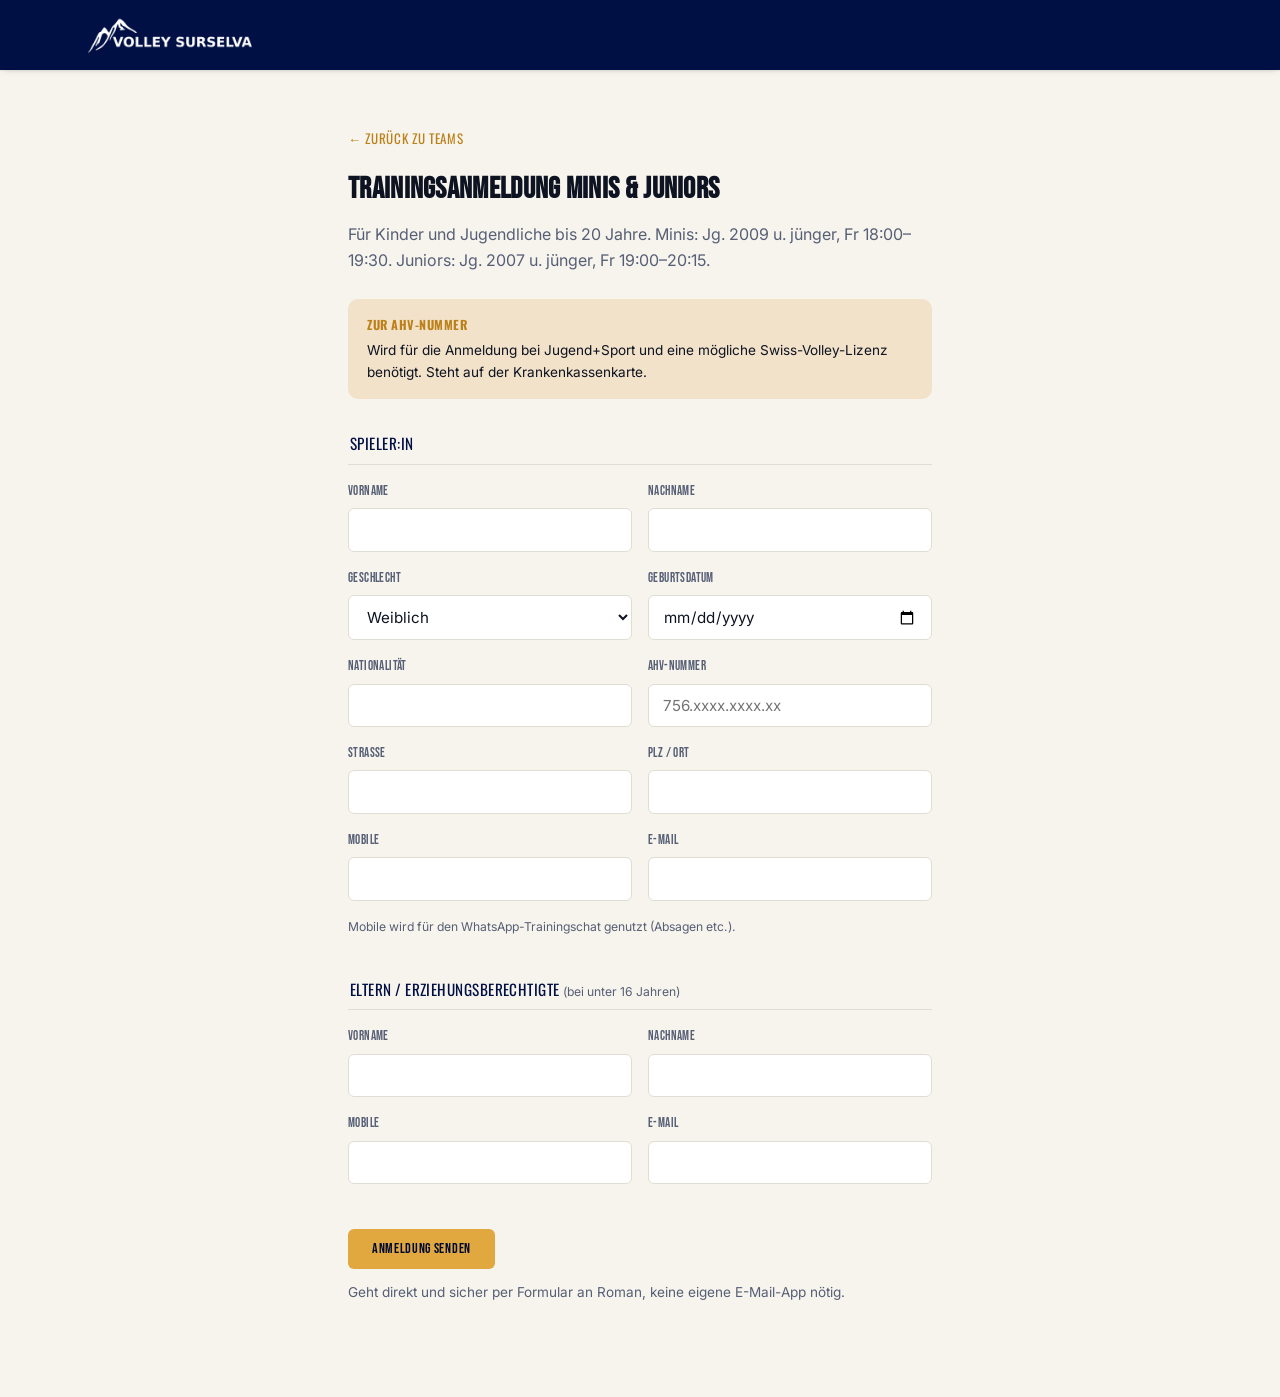
==== commit 03cd2ca6: "Restyle hero, swap display font, clean up team modal Removes the "." separators across the site in f" ====
--- a/anmeldung-jugend.html
+++ b/anmeldung-jugend.html
@@ -7,7 +7,7 @@
 <meta name="description" content="Anmeldung fürs Hallentraining bei Volley Surselva, für Kinder und Jugendliche bis 20 Jahre. Minis am Freitagabend, Juniors direkt im Anschluss.">
 <link rel="preconnect" href="https://fonts.googleapis.com">
 <link rel="preconnect" href="https://fonts.gstatic.com" crossorigin>
-<link href="https://fonts.googleapis.com/css2?family=Oswald:wght@400;500;600;700&family=Inter:wght@400;500;600;700;800&display=swap" rel="stylesheet">
+<link href="https://fonts.googleapis.com/css2?family=Bebas+Neue&family=Oswald:wght@400;500;600;700&family=Inter:wght@400;500;600;700;800&display=swap" rel="stylesheet">
 <link rel="stylesheet" href="style.css">
 <style>
   .legal-wrap{ max-width:640px; margin:0 auto; padding:3.5rem 1.75rem 5rem; }
--- a/style.css
+++ b/style.css
@@ -1,8 +1,8 @@
 :root{
   --navy:#000f44;
   --navy-deep:#000a30;
-  --sand:#cf9a5c;
-  --sand-deep:#a97538;
+  --sand:#e0a83f;
+  --sand-deep:#bd811b;
   --sand-soft:#f2e2c9;
   --paper:#f7f4ee;
   --paper-raised:#ffffff;
@@ -56,7 +56,7 @@
 a:focus-visible, button:focus-visible{ outline:2px solid var(--sand-deep); outline-offset:3px; }
 img, video{ max-width:100%; }
 
-h1,h2,h3{ font-family:"Oswald", "Arial Narrow", sans-serif; font-weight:600; text-transform:uppercase; letter-spacing:0.01em; line-height:1.1; text-wrap:balance; margin:0 0 0.5em; color:var(--ink); }
+h1,h2,h3{ font-family:"Bebas Neue", "Oswald", "Arial Narrow", sans-serif; font-weight:600; text-transform:uppercase; letter-spacing:0.01em; line-height:1.1; text-wrap:balance; margin:0 0 0.5em; color:var(--ink); }
 
 .wrap{ max-width:1180px; margin:0 auto; padding:0 1.75rem; }
 main > section, .site-footer{ padding:3.5rem 0; }
@@ -76,11 +76,11 @@
 .sec-dek{ color:var(--ink-muted); max-width:60ch; }
 .lead{ font-size:1.15rem; color:var(--ink-muted); max-width:62ch; margin:0 auto; }
 .fine{ font-size:0.85rem; color:var(--ink-muted); }
-.eyebrow{ font-family:"Oswald", sans-serif; font-size:0.78rem; letter-spacing:0.16em; text-transform:uppercase; color:var(--sand-deep); margin-bottom:0.7rem; }
+.eyebrow{ font-family:"Bebas Neue", "Oswald", sans-serif; font-size:0.78rem; letter-spacing:0.16em; text-transform:uppercase; color:var(--sand-deep); margin-bottom:0.7rem; }
 
 /* ============ LANGUAGE TOGGLE ============ */
 .lang-toggle{ position:fixed; top:1.1rem; right:1.1rem; z-index:200; display:flex; background:rgba(0,0,0,0.4); border-radius:4px; padding:3px; gap:2px; border:1px solid var(--line-on-navy); }
-.lang-btn{ font-family:"Oswald"; font-size:0.72rem; letter-spacing:0.05em; padding:0.4rem 0.75rem; border-radius:2px; border:none; background:transparent; color:rgba(255,255,255,0.75); cursor:pointer; }
+.lang-btn{ font-family:"Bebas Neue", "Oswald"; font-size:0.72rem; letter-spacing:0.05em; padding:0.4rem 0.75rem; border-radius:2px; border:none; background:transparent; color:rgba(255,255,255,0.75); cursor:pointer; }
 .lang-btn.active{ background:var(--sand); color:var(--navy-deep); font-weight:600; }
 
 /* ============ BALL ============ */
@@ -96,17 +96,19 @@
 .loader-track{ position:relative; width:200px; height:64px; }
 .loader-ball{ position:absolute; left:50%; top:0; width:64px; height:64px; margin-left:-32px; animation: vb-roll-across 1.6s ease-in-out infinite; }
 .loader-ball svg{ animation: vb-spin 0.8s linear infinite; }
-.loader-label{ font-family:"Oswald"; font-size:0.78rem; letter-spacing:0.14em; text-transform:uppercase; color:rgba(255,255,255,0.75); }
+.loader-label{ font-family:"Bebas Neue", "Oswald"; font-size:0.78rem; letter-spacing:0.14em; text-transform:uppercase; color:rgba(255,255,255,0.75); }
 @media (prefers-reduced-motion: reduce){ .loader-ball, .loader-ball svg{ animation:none; } }
 
 /* ============ HEADER / NAV ============ */
-.site-header{ position:sticky; top:0; z-index:100; background:var(--navy); box-shadow:var(--shadow); }
+.site-header{ position:sticky; top:0; z-index:100; background:var(--navy); box-shadow:var(--shadow); transition:background-color 0.25s ease, box-shadow 0.25s ease; }
+.site-header--overlay{ position:fixed; left:0; right:0; background:transparent; box-shadow:none; }
+.site-header--overlay.scrolled{ background:var(--navy); box-shadow:var(--shadow); }
 .navbar{ display:flex; align-items:center; justify-content:space-between; padding:1rem 1.75rem; gap:1.5rem; }
 .logo{ display:flex; align-items:center; text-decoration:none; white-space:nowrap; }
-.logo-img{ height:28px; width:auto; display:block; }
-.footer-logo .logo-img{ height:34px; }
+.logo-img{ height:38px; width:auto; display:block; }
+.footer-logo .logo-img{ height:42px; }
 .links{ display:flex; gap:1.8rem; align-items:center; }
-.links a{ position:relative; font-family:"Oswald"; font-size:0.82rem; letter-spacing:0.05em; text-transform:uppercase; color:rgba(255,255,255,0.82); text-decoration:none; padding-bottom:0.3rem; transition:color 0.2s ease; }
+.links a{ position:relative; font-family:"Bebas Neue", "Oswald"; font-size:0.82rem; letter-spacing:0.05em; text-transform:uppercase; color:rgba(255,255,255,0.82); text-decoration:none; padding-bottom:0.3rem; transition:color 0.2s ease; }
 .links a::after{ content:""; position:absolute; left:50%; right:50%; bottom:0; height:2px; background:var(--sand); transition:left 0.25s ease, right 0.25s ease; }
 .links a:hover{ color:var(--sand); }
 .links a:hover::after{ left:0; right:0; }
@@ -116,7 +118,7 @@
 
 /* ============ BUTTONS ============ */
 .btn{
-  font-family:"Oswald"; font-size:0.85rem; letter-spacing:0.05em; text-transform:uppercase; font-weight:500;
+  font-family:"Bebas Neue", "Oswald"; font-size:0.85rem; letter-spacing:0.05em; text-transform:uppercase; font-weight:500;
   padding:0.75rem 1.5rem; border-radius:var(--radius); border:2px solid transparent; cursor:pointer;
   transition: background 0.15s ease, border-color 0.15s ease, color 0.15s ease;
   display:inline-flex; align-items:center; gap:0.5rem; text-decoration:none;
@@ -132,32 +134,32 @@
 .drawer{ position:fixed; top:0; right:0; bottom:0; width:min(300px, 84vw); background:var(--navy); color:#fff; z-index:150; padding:5.5rem 1.5rem 2rem; transform:translateX(100%); transition:transform 0.3s ease; box-shadow:-10px 0 30px rgba(0,0,0,0.3); }
 .drawer.open{ transform:translateX(0); }
 .drawer-split{ display:flex; gap:0.6rem; margin-bottom:1.4rem; }
-.drawer-split a{ flex:1; text-align:center; padding:1rem 0.4rem; border-radius:var(--radius); font-family:"Oswald"; font-size:0.9rem; letter-spacing:0.06em; text-transform:uppercase; text-decoration:none; color:#fff; }
+.drawer-split a{ flex:1; text-align:center; padding:1rem 0.4rem; border-radius:var(--radius); font-family:"Bebas Neue", "Oswald"; font-size:0.9rem; letter-spacing:0.06em; text-transform:uppercase; text-decoration:none; color:#fff; }
 .drawer-split .d-indoor{ background:rgba(255,255,255,0.1); }
 .drawer-split .d-beach{ background:var(--sand); color:var(--navy-deep); font-weight:600; }
 .drawer ul{ list-style:none; padding:0; margin:0; }
 .drawer li{ border-top:1px solid var(--line-on-navy); }
-.drawer li a{ display:block; padding:1rem 0.2rem; font-family:"Oswald"; font-size:0.95rem; letter-spacing:0.03em; text-transform:uppercase; color:rgba(255,255,255,0.9); text-decoration:none; }
+.drawer li a{ display:block; padding:1rem 0.2rem; font-family:"Bebas Neue", "Oswald"; font-size:0.95rem; letter-spacing:0.03em; text-transform:uppercase; color:rgba(255,255,255,0.9); text-decoration:none; }
 
 /* ============ HERO / COURT + NET ============ */
 .hero-demo{ padding:0 !important; border-top:none !important; }
 .court{ display:flex; position:relative; min-height:88vh; cursor:none; }
-.hero-overlay{ position:absolute; top:0; left:0; right:0; z-index:3; text-align:center; padding:3.5rem 1.5rem 6rem; pointer-events:none; background:linear-gradient(180deg, rgba(0,5,20,0.78) 0%, rgba(0,5,20,0.5) 60%, transparent 100%); }
+.hero-overlay{ position:absolute; top:0; left:0; right:0; z-index:3; text-align:center; padding:7rem 1.5rem 6rem; pointer-events:none; background:linear-gradient(180deg, rgba(0,5,20,0.78) 0%, rgba(0,5,20,0.5) 60%, transparent 100%); }
 .hero-overlay .eyebrow{ color:var(--sand); }
 .hero-overlay h1{ color:#fff; font-size:clamp(2rem, 5vw, 3.2rem); text-shadow:0 2px 8px rgba(0,0,0,0.35); }
 .court-half{ flex:1; position:relative; display:flex; flex-direction:column; align-items:center; justify-content:center; padding:2rem; text-align:center; overflow:hidden; cursor:none; }
 .court-half::after{ content:""; position:absolute; inset:0; background:rgba(0,0,0,0.18); transition:background 0.25s ease; }
 .court-half:hover::after{ background:rgba(0,0,0,0.06); }
 .court-half .content{ position:relative; z-index:1; color:#fff; }
-.court-half .content .kicker{ font-family:"Oswald"; font-size:0.8rem; letter-spacing:0.18em; opacity:0.85; margin-bottom:0.8rem; }
+.court-half .content .kicker{ font-family:"Bebas Neue", "Oswald"; font-size:0.8rem; letter-spacing:0.18em; opacity:0.85; margin-bottom:0.8rem; }
 .court-half .content h2{ color:#fff; font-size:2.6rem; margin-bottom:1rem; }
-.court-half .content .arrow{ font-family:"Oswald"; font-size:0.8rem; letter-spacing:0.1em; border:1.5px solid rgba(255,255,255,0.7); border-radius:var(--radius); padding:0.55rem 1.4rem; display:inline-block; text-decoration:none; transition:background 0.2s ease, color 0.2s ease; cursor:none; }
+.court-half .content .arrow{ font-family:"Bebas Neue", "Oswald"; font-size:0.8rem; letter-spacing:0.1em; border:1.5px solid rgba(255,255,255,0.7); border-radius:var(--radius); padding:0.55rem 1.4rem; display:inline-block; text-decoration:none; transition:background 0.2s ease, color 0.2s ease; cursor:none; }
 .court-half:hover .arrow{ background:#fff; color:var(--navy-deep); }
 .court-indoor{ background-color:var(--navy); background-size:cover; background-position:center; animation: ken-burns 14s ease-in-out infinite alternate; }
 @keyframes ken-burns{ from{ background-size:100%; } to{ background-size:114%; } }
 @media (prefers-reduced-motion: reduce){ .court-indoor{ animation:none; } }
 .court-indoor::before{ content:""; position:absolute; inset:0; background:linear-gradient(0deg, rgba(0,10,40,0.55) 0%, rgba(0,10,40,0.1) 45%, rgba(0,10,40,0.35) 100%); }
-.placeholder-badge{ position:absolute; top:1rem; left:1rem; z-index:2; font-family:"Oswald"; font-size:0.68rem; letter-spacing:0.06em; text-transform:uppercase; background:var(--sand); color:var(--navy-deep); padding:0.3rem 0.7rem; border-radius:3px; font-weight:600; }
+.placeholder-badge{ position:absolute; top:4.8rem; left:1rem; z-index:2; font-family:"Bebas Neue", "Oswald"; font-size:0.68rem; letter-spacing:0.06em; text-transform:uppercase; background:var(--sand); color:var(--navy-deep); padding:0.3rem 0.7rem; border-radius:3px; font-weight:600; }
 .court-beach{ background:var(--sand-deep); }
 .beach-video{ position:absolute; inset:0; width:100%; height:100%; object-fit:cover; z-index:0; }
 
@@ -196,7 +198,7 @@
 .modal-footer{ padding:1.2rem 1.5rem 1.5rem; text-align:center; }
 .modal-footer p{ color:var(--ink-muted); margin:0 0 1rem; }
 .modal-facts{ display:grid; grid-template-columns:repeat(3, 1fr); gap:1.2rem; text-align:left; margin-bottom:1.4rem; padding-top:1rem; border-top:1px solid var(--line); }
-.modal-fact-label{ font-family:"Oswald"; font-size:0.72rem; letter-spacing:0.06em; text-transform:uppercase; color:var(--sand-deep); margin-bottom:0.4rem; }
+.modal-fact-label{ font-family:"Bebas Neue", "Oswald"; font-size:0.72rem; letter-spacing:0.06em; text-transform:uppercase; color:var(--sand-deep); margin-bottom:0.4rem; }
 .modal-fact ul{ margin:0; padding-left:1.1rem; font-size:0.82rem; color:var(--ink-muted); }
 .modal-fact li{ margin-bottom:0.25rem; }
 .modal-fact p{ font-size:0.82rem; margin:0; }
@@ -210,10 +212,16 @@
 .reveal.visible{ opacity:1; transform:translateY(0); }
 
 /* ============ INTRO BAND ============ */
-.intro-band{ position:relative; overflow:hidden; min-height:360px; display:flex; align-items:center; padding:3rem 0; }
-.intro-band-photo-bg{ position:absolute; inset:0; width:100%; height:100%; object-fit:cover; z-index:0; }
-.intro-band-veil{ position:absolute; inset:0; background:linear-gradient(180deg, rgba(0,5,20,0.72) 0%, rgba(0,5,20,0.55) 55%, rgba(0,5,20,0.72) 100%); z-index:0; }
+.intro-band{ position:relative; overflow:hidden; min-height:92vh; display:flex; align-items:center; padding:6.5rem 0 3rem; }
+.intro-band-photo-bg{ position:absolute; inset:0; width:100%; height:100%; object-fit:cover; z-index:0; filter:saturate(1.25) contrast(1.08); }
+.intro-band-veil{ position:absolute; inset:0; background:linear-gradient(180deg, rgba(0,5,20,0.55) 0%, rgba(0,5,20,0.12) 45%, rgba(0,5,20,0.5) 100%); z-index:0; }
 .intro-band-content{ position:relative; z-index:1; width:100%; }
+.intro-band-hook{
+  color:#fff; text-align:center; margin:0 auto 1.2rem; line-height:0.98;
+  font-size:clamp(2.6rem, 9vw, 6.2rem);
+}
+.intro-band-hook span{ display:block; text-shadow:0 3px 16px rgba(0,0,0,0.6), 0 1px 3px rgba(0,0,0,0.5); }
+.hook-accent{ color:var(--sand); }
 .intro-band .lead{
   color:#fff; font-family:"Oswald", sans-serif; font-weight:600; font-size:1.35rem;
   max-width:68ch; margin:0 auto; text-align:center; letter-spacing:0.01em; text-transform:none;
@@ -237,15 +245,15 @@
 .team-slide::after{ content:""; position:absolute; inset:0; background:linear-gradient(0deg, rgba(0,5,20,0.88) 0%, rgba(0,5,20,0.15) 55%, rgba(0,5,20,0.3) 100%); }
 .team-slide-placeholder{ background-image:repeating-linear-gradient(135deg, var(--sand-soft), var(--sand-soft) 10px, var(--navy) 10px, var(--navy) 20px); }
 .team-slide-badge{
-  position:absolute; top:1rem; left:1rem; z-index:1; font-family:"Oswald"; font-size:0.68rem; letter-spacing:0.06em;
+  position:absolute; top:1rem; left:1rem; z-index:1; font-family:"Bebas Neue", "Oswald"; font-size:0.68rem; letter-spacing:0.06em;
   text-transform:uppercase; background:var(--sand); color:var(--navy-deep); padding:0.3rem 0.7rem; border-radius:3px; font-weight:600;
 }
 .team-slide-badge-right{ left:auto; right:1rem; background:rgba(0,0,0,0.5); color:#fff; }
 .team-slide-content{ position:absolute; left:0; right:0; bottom:0; z-index:1; padding:1.4rem; display:flex; flex-direction:column; gap:0.2rem; color:#fff; }
-.team-slide-cat{ font-family:"Oswald"; font-size:0.7rem; letter-spacing:0.1em; text-transform:uppercase; color:var(--sand); }
-.team-slide-name{ font-family:"Oswald"; font-size:1.6rem; font-weight:600; text-transform:uppercase; line-height:1.05; }
+.team-slide-cat{ font-family:"Bebas Neue", "Oswald"; font-size:0.7rem; letter-spacing:0.1em; text-transform:uppercase; color:var(--sand); }
+.team-slide-name{ font-family:"Bebas Neue", "Oswald"; font-size:1.6rem; font-weight:600; text-transform:uppercase; line-height:1.05; }
 .team-slide-meta{ font-size:0.85rem; color:rgba(255,255,255,0.85); margin-top:0.2rem; }
-.team-slide-more{ font-family:"Oswald"; font-size:0.78rem; letter-spacing:0.04em; text-transform:uppercase; color:var(--sand); margin-top:0.6rem; }
+.team-slide-more{ font-family:"Bebas Neue", "Oswald"; font-size:0.78rem; letter-spacing:0.04em; text-transform:uppercase; color:var(--sand); margin-top:0.6rem; }
 .team-slider-arrow{
   position:absolute; top:50%; margin-top:-22px; width:44px; height:44px; border-radius:50%; border:none; z-index:2;
   background:var(--paper-raised); color:var(--ink); box-shadow:var(--shadow); font-size:1.4rem; line-height:1; cursor:pointer;
@@ -259,12 +267,14 @@
 @media (max-width:700px){ .team-slider-arrow{ display:none; } }
 .team-modal-box{ max-height:min(88vh, 820px); overflow-x:hidden; overflow-y:auto; }
 .team-modal-photo{ height:220px; background-size:cover; background-position:center; background-color:var(--navy); }
+.team-modal-facts{ display:flex; flex-wrap:wrap; justify-content:center; gap:1.4rem; text-align:center; margin-bottom:1.2rem; }
+.team-modal-facts .modal-fact{ flex:0 1 160px; text-align:center; }
 .team-modal-ctas{ display:flex; gap:0.8rem; flex-wrap:wrap; justify-content:center; margin-bottom:1.4rem; }
 .team-modal-league{ border-top:1px solid var(--line); padding-top:1.4rem; text-align:left; }
 .team-modal-tables{ display:grid; grid-template-columns:1fr 1fr; gap:1.6rem; }
-.team-modal-table-col h4{ font-family:"Oswald"; font-size:0.78rem; letter-spacing:0.06em; text-transform:uppercase; color:var(--sand-deep); margin:0 0 0.5rem; }
+.team-modal-table-col h4{ font-family:"Bebas Neue", "Oswald"; font-size:0.78rem; letter-spacing:0.06em; text-transform:uppercase; color:var(--sand-deep); margin:0 0 0.5rem; }
 .team-table{ width:100%; border-collapse:collapse; font-size:0.82rem; }
-.team-table th{ text-align:left; font-family:"Oswald"; font-size:0.68rem; letter-spacing:0.04em; text-transform:uppercase; color:var(--ink-muted); padding:0.35rem 0.4rem; border-bottom:1px solid var(--line); }
+.team-table th{ text-align:left; font-family:"Bebas Neue", "Oswald"; font-size:0.68rem; letter-spacing:0.04em; text-transform:uppercase; color:var(--ink-muted); padding:0.35rem 0.4rem; border-bottom:1px solid var(--line); }
 .team-table td{ padding:0.4rem; border-bottom:1px solid var(--line); font-variant-numeric:tabular-nums; }
 .team-table tbody tr:last-child td{ border-bottom:none; }
 .team-modal-stand{ margin-top:1rem; }
@@ -272,10 +282,10 @@
 
 /* ============ TRAININGSZEITEN ============ */
 .training-table{ width:100%; border-collapse:collapse; margin-top:0.4rem; }
-.training-table th{ text-align:left; font-family:"Oswald"; font-size:0.72rem; letter-spacing:0.05em; text-transform:uppercase; color:var(--ink-muted); padding:0.6rem 0.4rem; border-bottom:1px solid var(--line); }
+.training-table th{ text-align:left; font-family:"Bebas Neue", "Oswald"; font-size:0.72rem; letter-spacing:0.05em; text-transform:uppercase; color:var(--ink-muted); padding:0.6rem 0.4rem; border-bottom:1px solid var(--line); }
 .training-table td{ padding:0.7rem 0.4rem; border-bottom:1px solid var(--line); font-size:0.92rem; }
 .training-table tbody tr:last-child td{ border-bottom:none; }
-.training-table td:first-child{ font-family:"Oswald"; font-weight:500; }
+.training-table td:first-child{ font-family:"Bebas Neue", "Oswald"; font-weight:500; }
 .training-table td:last-child{ text-align:right; color:var(--ink-muted); font-variant-numeric:tabular-nums; }
 
 /* ============ EVENT CARDS ============ */
@@ -289,10 +299,10 @@
 .event-card::after{ content:""; position:absolute; inset:0; background:linear-gradient(0deg, rgba(0,5,20,0.85) 0%, rgba(0,5,20,0.1) 45%, rgba(0,5,20,0.35) 100%); z-index:0; }
 .event-card:hover{ box-shadow:0 6px 14px -8px rgba(13,19,33,0.3); }
 .event-card:focus-visible{ outline:3px solid var(--sand); outline-offset:2px; }
-.event-card-date{ position:relative; z-index:1; font-family:"Oswald"; font-size:0.7rem; letter-spacing:0.04em; text-transform:uppercase; color:#fff; background:rgba(0,0,0,0.4); padding:0.3rem 0.6rem; border-radius:3px; }
+.event-card-date{ position:relative; z-index:1; font-family:"Bebas Neue", "Oswald"; font-size:0.7rem; letter-spacing:0.04em; text-transform:uppercase; color:#fff; background:rgba(0,0,0,0.4); padding:0.3rem 0.6rem; border-radius:3px; }
 .event-card-bottom{ position:relative; z-index:1; display:flex; flex-direction:column; gap:0.2rem; }
 .event-card-meta{ font-family:"Inter"; font-size:0.74rem; color:rgba(255,255,255,0.8); }
-.event-card-name{ font-family:"Oswald"; font-size:1.35rem; color:#fff; text-transform:uppercase; line-height:1.05; }
+.event-card-name{ font-family:"Bebas Neue", "Oswald"; font-size:1.35rem; color:#fff; text-transform:uppercase; line-height:1.05; }
 @media (max-width:900px){ .event-card-row{ grid-template-columns:repeat(2, 1fr); } }
 @media (max-width:520px){ .event-card-row{ grid-template-columns:1fr; } }
 
@@ -302,7 +312,7 @@
 .press-ring-photo{ width:110px; height:110px; border-radius:50%; background-size:cover; background-position:center; filter:grayscale(1) contrast(1.05); border:3px solid var(--line); transition:transform 0.25s ease, filter 0.25s ease, border-color 0.25s ease; }
 .press-ring:hover .press-ring-photo, .press-ring:focus-visible .press-ring-photo{ filter:grayscale(0); transform:scale(1.06); border-color:var(--sand); }
 .press-ring:focus-visible{ outline:none; }
-.press-ring-source{ font-family:"Oswald"; font-size:0.85rem; }
+.press-ring-source{ font-family:"Bebas Neue", "Oswald"; font-size:0.85rem; }
 .press-ring-date{ font-size:0.74rem; color:var(--ink-muted); font-variant-numeric:tabular-nums; }
 .press-ring-noimg{ background:var(--navy); filter:none; display:flex; align-items:center; justify-content:center; }
 .press-ring-link:hover .press-ring-noimg, .press-ring-link:focus-visible .press-ring-noimg{ transform:scale(1.06); border-color:var(--sand); }
@@ -314,7 +324,7 @@
 /* ============ VORSTAND ============ */
 .board-row{ display:flex; align-items:center; flex-wrap:wrap; gap:0.7rem; margin-bottom:0.8rem; padding-bottom:0.8rem; border-bottom:1px solid var(--line); }
 .board-row:last-child{ margin-bottom:0; border-bottom:none; }
-.board-club-label{ font-family:"Oswald"; font-size:0.72rem; letter-spacing:0.05em; text-transform:uppercase; width:100%; margin-bottom:0.2rem; }
+.board-club-label{ font-family:"Bebas Neue", "Oswald"; font-size:0.72rem; letter-spacing:0.05em; text-transform:uppercase; width:100%; margin-bottom:0.2rem; }
 .board-club-label-indoor{ color:var(--navy); }
 :root[data-theme="dark"] .board-club-label-indoor{ color:var(--sand); }
 .board-club-label-beach{ color:var(--sand-deep); }
@@ -328,7 +338,7 @@
 /* ============ CONTACT FORM ============ */
 .contact-form{ text-align:left; margin-top:1.6rem; }
 .form-row{ display:grid; grid-template-columns:1fr 1fr; gap:1rem; margin-bottom:1rem; }
-.contact-form label{ display:flex; flex-direction:column; gap:0.4rem; font-size:0.82rem; color:var(--ink-muted); font-family:"Oswald"; letter-spacing:0.03em; text-transform:uppercase; }
+.contact-form label{ display:flex; flex-direction:column; gap:0.4rem; font-size:0.82rem; color:var(--ink-muted); font-family:"Bebas Neue", "Oswald"; letter-spacing:0.03em; text-transform:uppercase; }
 .form-full{ margin-bottom:1rem; }
 .contact-form input, .contact-form select, .contact-form textarea{
   font-family:"Inter"; font-size:0.95rem; color:var(--ink); background:var(--paper-raised);
@@ -342,9 +352,9 @@
 /* ============ TWO COL / STATS ============ */
 .two-col{ display:grid; grid-template-columns:1.4fr 1fr; gap:2.5rem; align-items:center; }
 .stat-block{ text-align:center; background:var(--paper-raised); border:1px solid var(--line); border-radius:var(--radius); padding:2.5rem 1rem; box-shadow:var(--shadow); }
-.stat-block .num{ display:block; font-family:"Oswald"; font-weight:700; font-size:5rem; line-height:0.9; color:var(--navy); }
+.stat-block .num{ display:block; font-family:"Bebas Neue", "Oswald"; font-weight:700; font-size:5rem; line-height:0.9; color:var(--navy); }
 :root[data-theme="dark"] .stat-block .num, @media (prefers-color-scheme:dark){ .stat-block .num{ color:var(--sand);} }
-.stat-block .cap{ font-family:"Oswald"; font-size:1rem; text-transform:uppercase; letter-spacing:0.04em; color:var(--ink-muted); }
+.stat-block .cap{ font-family:"Bebas Neue", "Oswald"; font-size:1rem; text-transform:uppercase; letter-spacing:0.04em; color:var(--ink-muted); }
 
 /* ============ BEACH-ANLAGE ============ */
 .beach-video-wrap{ border-radius:var(--radius); overflow:hidden; box-shadow:var(--shadow); border:1px solid var(--line); background:#000; margin-bottom:1.6rem; }
@@ -386,7 +396,7 @@
 .map-pin-row:hover{ border-color:var(--sand); }
 .map-pin-emoji{ font-size:1.3rem; line-height:1; }
 .map-info{ display:flex; flex-direction:column; }
-.map-info-title{ font-family:"Oswald"; font-size:0.88rem; text-transform:uppercase; letter-spacing:0.02em; }
+.map-info-title{ font-family:"Bebas Neue", "Oswald"; font-size:0.88rem; text-transform:uppercase; letter-spacing:0.02em; }
 .map-info-sub{ font-size:0.76rem; color:var(--ink-muted); }
 
 /* ============ FOOTER ============ */
@@ -400,20 +410,32 @@
 .site-footer a:hover{ text-decoration:underline; }
 .copyright{ border-top:1px solid var(--line-on-navy); padding-top:1.2rem; }
 .copyright a{ color:rgba(255,255,255,0.75); }
+.copyright-link{ margin-left:0.8rem; padding-left:0.8rem; border-left:1px solid var(--line-on-navy); }
 
 /* ============ SOCIAL ============ */
 .social-row{ display:flex; gap:1.2rem; flex-wrap:wrap; }
 .social-icon{ display:flex; flex-direction:column; align-items:center; gap:0.4rem; text-decoration:none; color:rgba(255,255,255,0.85); }
 .social-icon svg{ width:34px; height:34px; padding:7px; border-radius:50%; border:1.5px solid rgba(255,255,255,0.35); transition:border-color 0.2s ease, color 0.2s ease, transform 0.2s ease; }
 .social-icon:hover svg{ border-color:var(--sand); color:var(--sand); transform:translateY(-2px); }
-.social-icon span{ font-size:0.72rem; font-family:"Oswald"; letter-spacing:0.02em; }
+.social-icon span{ font-size:0.72rem; font-family:"Bebas Neue", "Oswald"; letter-spacing:0.02em; }
 
 /* ============ SPONSORS ============ */
-.sponsor-strip{ background:#f4f1ea; padding:2rem 0; }
+.sponsor-strip{ background:#f4f1ea; padding:2rem 0; overflow:hidden; }
 .sponsor-strip .eyebrow{ text-align:center; color:#a97538; }
-.sponsor-grid{ display:grid; grid-template-columns:repeat(5, 1fr); gap:1.6rem; align-items:center; }
-.sponsor-grid img{ width:100%; height:auto; max-height:40px; object-fit:contain; opacity:0.8; transition:opacity 0.2s ease, transform 0.2s ease; }
-.sponsor-grid img:hover{ opacity:1; transform:translateY(-2px); }
+.sponsor-viewport{
+  overflow:hidden; width:100%; margin-top:1.4rem;
+  -webkit-mask-image:linear-gradient(90deg, transparent, #000 6%, #000 94%, transparent);
+  mask-image:linear-gradient(90deg, transparent, #000 6%, #000 94%, transparent);
+}
+.sponsor-track{ display:flex; align-items:center; gap:3rem; width:max-content; animation: gallery-scroll 28s linear infinite; }
+.sponsor-viewport:hover .sponsor-track, .sponsor-viewport:focus-within .sponsor-track{ animation-play-state:paused; }
+.sponsor-track img{ height:40px; width:auto; max-width:140px; object-fit:contain; opacity:0.8; flex-shrink:0; transition:opacity 0.2s ease; }
+.sponsor-track img:hover{ opacity:1; }
+@media (max-width:480px){ .sponsor-track img{ height:30px; } .sponsor-track{ gap:2rem; } }
+@media (prefers-reduced-motion: reduce){
+  .sponsor-track{ animation:none; }
+  .sponsor-viewport{ overflow-x:auto; -webkit-mask-image:none; mask-image:none; }
+}
 
 /* ============ CAMP / RETREAT PROMO ============ */
 .camp-promo{
@@ -428,7 +450,7 @@
 .camp-promo-ball{ position:absolute; left:-6px; top:50%; width:56px; height:56px; margin-top:-28px; filter:drop-shadow(0 3px 5px rgba(13,19,33,0.25)); }
 .camp-promo.show .camp-promo-ball{ animation: camp-ball-roll-in 0.7s cubic-bezier(0.2,0.7,0.3,1.2) both; }
 @keyframes camp-ball-roll-in{ from{ transform:translateX(-90px) rotate(-260deg); opacity:0; } to{ transform:translateX(0) rotate(0deg); opacity:1; } }
-.camp-promo-title{ font-family:"Oswald"; font-size:0.98rem; text-transform:uppercase; letter-spacing:0.02em; }
+.camp-promo-title{ font-family:"Bebas Neue", "Oswald"; font-size:0.98rem; text-transform:uppercase; letter-spacing:0.02em; }
 .camp-promo-text{ font-size:0.84rem; color:var(--ink-muted); margin:0; }
 .camp-promo .btn{ align-self:flex-start; padding:0.55rem 1.1rem; font-size:0.78rem; margin-top:0.2rem; }
 @media (prefers-reduced-motion: reduce){ .camp-promo{ transition:opacity 0.3s ease; transform:none; } .camp-promo.show .camp-promo-ball{ animation:none; } }
@@ -442,7 +464,7 @@
   .court{ flex-direction:column; min-height:auto; }
   .court-half{ min-height:340px; }
   .court-seam{ width:100%; height:3px; background:linear-gradient(90deg, transparent, rgba(255,255,255,0.55) 15%, rgba(255,255,255,0.55) 85%, transparent); }
-  .hero-overlay{ padding:2.2rem 1.2rem 3rem; }
+  .hero-overlay{ padding:5.5rem 1.2rem 3rem; }
   .two-col{ grid-template-columns:1fr; text-align:center; }
   .two-col .btn, .two-col .fine{ margin-left:auto; margin-right:auto; }
   .footer-grid{ grid-template-columns:1fr; gap:1.5rem; }
@@ -451,7 +473,6 @@
   .cal-timeline{ flex-wrap:wrap; }
   .cal-pill{ flex-basis:30%; }
   .map-grid{ grid-template-columns:1fr; }
-  .sponsor-grid{ grid-template-columns:repeat(3,1fr); }
 }
 
 @media (max-width:480px){
@@ -464,7 +485,6 @@
   .press-ring-icon{ font-size:1.7rem; }
   .press-ring-row{ gap:1.1rem; }
   .event-card{ height:240px; }
-  .sponsor-grid{ grid-template-columns:repeat(2,1fr); gap:1.2rem; }
   .drawer{ width:min(280px, 88vw); padding:5rem 1.2rem 2rem; }
   .cal-embed{ height:460px; }
 }
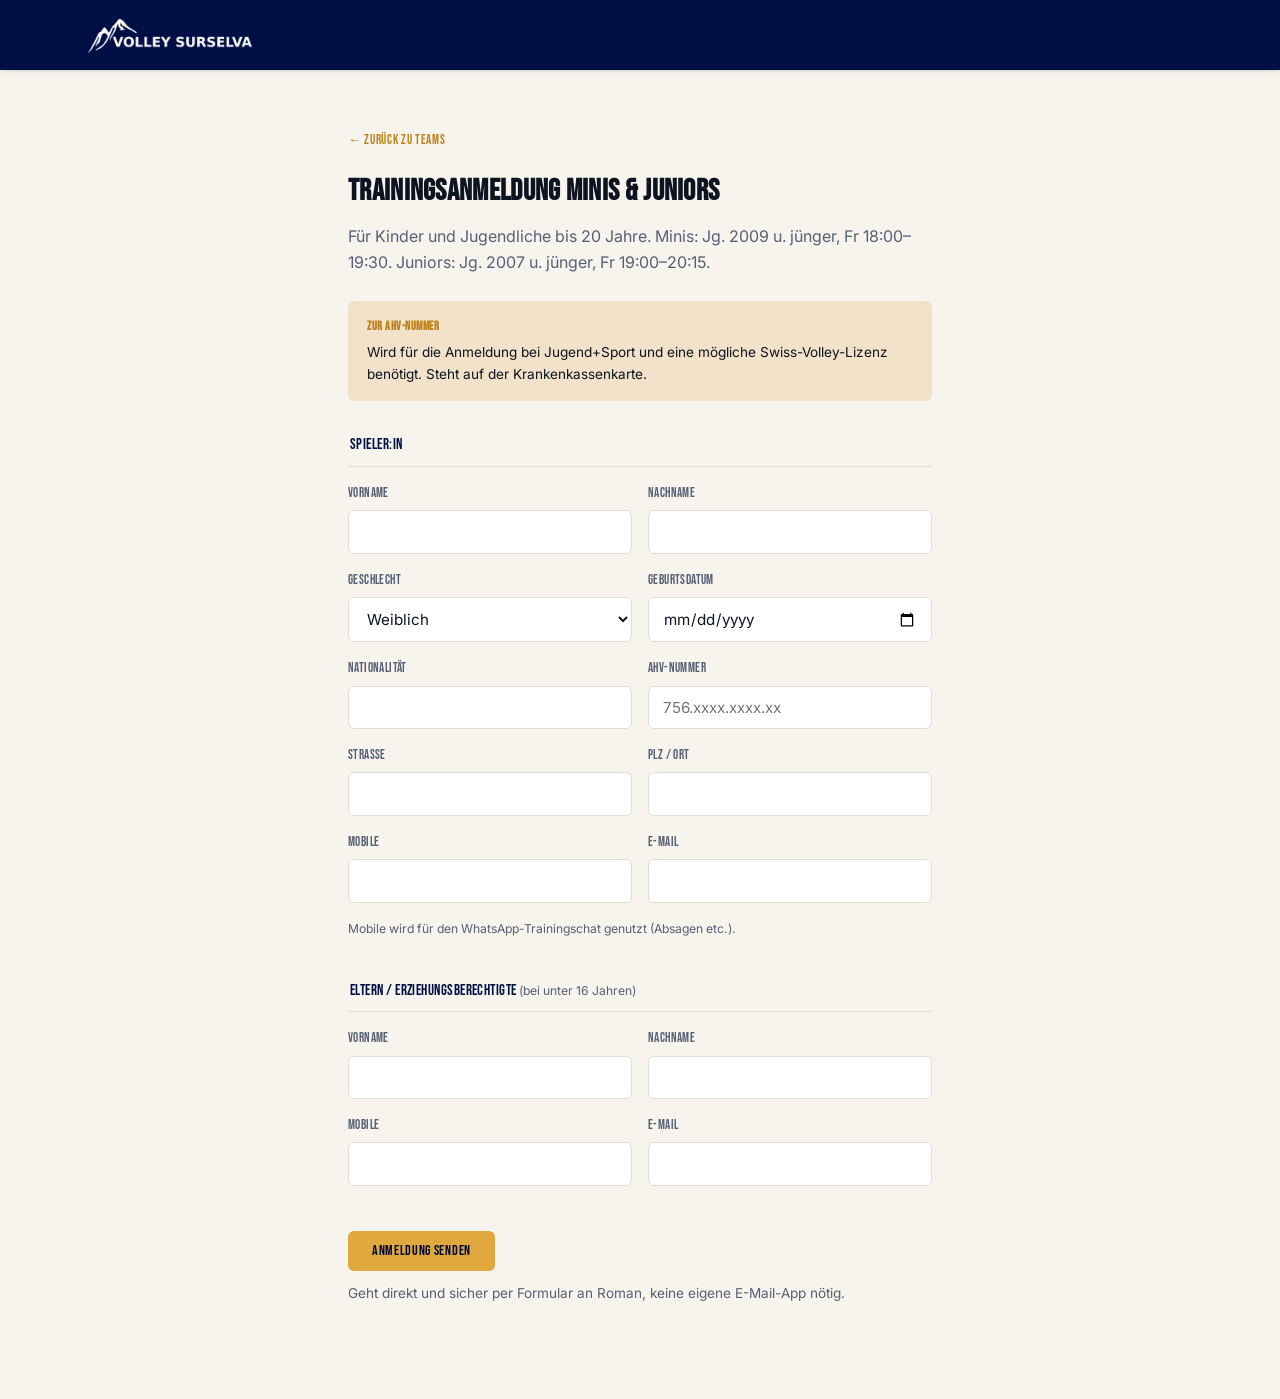
==== commit 61b85b79: "Replace emoji icons with brand-consistent SVGs, fix font/dash slips Swaps the mix of emoji (ball, ca" ====
--- a/anmeldung-jugend.html
+++ b/anmeldung-jugend.html
@@ -13,16 +13,47 @@
   .legal-wrap{ max-width:640px; margin:0 auto; padding:3.5rem 1.75rem 5rem; }
   .legal-wrap h1{ font-size:1.9rem; margin-bottom:0.4rem; }
   .legal-wrap > p{ color:var(--ink-muted); margin-bottom:1.6rem; }
-  .back-link{ display:inline-block; margin-bottom:1.5rem; font-family:"Oswald"; font-size:0.82rem; letter-spacing:0.05em; text-transform:uppercase; color:var(--sand-deep); text-decoration:none; }
-  .form-note{ background:var(--sand-soft); border-radius:10px; padding:1rem 1.2rem; font-size:0.85rem; color:var(--ink); margin-bottom:2rem; }
-  .form-note strong{ display:block; margin-bottom:0.3rem; font-family:"Oswald"; font-size:0.78rem; letter-spacing:0.04em; text-transform:uppercase; color:var(--sand-deep); }
+  .back-link{ display:inline-block; margin-bottom:1.5rem; font-family:"Bebas Neue", "Oswald"; font-size:0.82rem; letter-spacing:0.05em; text-transform:uppercase; color:var(--sand-deep); text-decoration:none; }
+  .form-note{ background:var(--sand-soft); border-radius:var(--radius); padding:1rem 1.2rem; font-size:0.85rem; color:var(--ink); margin-bottom:2rem; }
+  .form-note strong{ display:block; margin-bottom:0.3rem; font-family:"Bebas Neue", "Oswald"; font-size:0.78rem; letter-spacing:0.04em; text-transform:uppercase; color:var(--sand-deep); }
   fieldset{ border:none; padding:0; margin:0 0 1.8rem; }
-  fieldset legend{ font-family:"Oswald"; font-size:0.95rem; text-transform:uppercase; letter-spacing:0.03em; color:var(--navy); margin-bottom:1rem; padding-bottom:0.5rem; border-bottom:1px solid var(--line); width:100%; }
+  fieldset legend{ font-family:"Bebas Neue", "Oswald"; font-size:0.95rem; text-transform:uppercase; letter-spacing:0.03em; color:var(--navy); margin-bottom:1rem; padding-bottom:0.5rem; border-bottom:1px solid var(--line); width:100%; }
   :root[data-theme="dark"] fieldset legend{ color:var(--sand); }
   .form-hint{ font-size:0.76rem; color:var(--ink-muted); margin-top:0.3rem; font-family:"Inter"; text-transform:none; letter-spacing:normal; }
 </style>
 </head>
 <body>
+
+<svg style="position:absolute; width:0; height:0; overflow:hidden;" aria-hidden="true">
+  <defs>
+    <symbol id="vb-ball" viewBox="0 0 200 200">
+      <defs>
+        <clipPath id="vbClip"><circle cx="100" cy="100" r="96"></circle></clipPath>
+        <radialGradient id="vbShade" cx="60%" cy="36%" r="78%">
+          <stop offset="0%" stop-color="#ffffff" stop-opacity="0.22"></stop>
+          <stop offset="45%" stop-color="#ffffff" stop-opacity="0.04"></stop>
+          <stop offset="75%" stop-color="#000000" stop-opacity="0"></stop>
+          <stop offset="100%" stop-color="#000000" stop-opacity="0.28"></stop>
+        </radialGradient>
+        <radialGradient id="vbShine" cx="50%" cy="50%" r="50%">
+          <stop offset="0%" stop-color="#ffffff" stop-opacity="0.35"></stop>
+          <stop offset="100%" stop-color="#ffffff" stop-opacity="0"></stop>
+        </radialGradient>
+      </defs>
+      <g clip-path="url(#vbClip)">
+        <circle cx="100" cy="100" r="96" fill="#ffffff"></circle>
+        <g stroke="#1a2332" stroke-width="2.4" stroke-linejoin="round">
+          <path fill="#2454c4" d="M100,100 Q66.0,152.8 100.0,196.0 A96,96 0 0,1 16.9,52.0 Q71.3,44.2 100,100 Z"></path>
+          <path fill="#f5b93f" d="M100,100 Q71.3,44.2 16.9,52.0 A96,96 0 0,1 183.1,52.0 Q162.7,103.0 100,100 Z"></path>
+          <path fill="#e2611f" d="M100,100 Q162.7,103.0 183.1,52.0 A96,96 0 0,1 100.0,196.0 Q66.0,152.8 100,100 Z"></path>
+        </g>
+        <circle cx="100" cy="100" r="96" fill="url(#vbShade)"></circle>
+        <ellipse cx="70" cy="56" rx="24" ry="16" fill="url(#vbShine)" transform="rotate(-25 70 56)"></ellipse>
+      </g>
+      <circle cx="100" cy="100" r="96" fill="none" stroke="#0d1321" stroke-width="3.5"></circle>
+    </symbol>
+  </defs>
+</svg>
 
 <header class="site-header">
   <div class="wrap navbar">
@@ -91,7 +122,7 @@
     <p class="fine" id="youthFormNote">Geht direkt und sicher per Formular an Roman, keine eigene E-Mail-App nötig.</p>
   </form>
   <div id="youthSuccess" hidden style="text-align:center; padding:2rem 0;">
-    <div style="font-size:2.5rem; margin-bottom:0.8rem;">🏐</div>
+    <div style="width:44px; height:44px; margin:0 auto 0.8rem;"><svg class="ball-icon" viewBox="0 0 200 200"><use href="#vb-ball"></use></svg></div>
     <h2 style="text-transform:none;">Angemeldet!</h2>
     <p>Danke, deine Anmeldung ist bei Roman angekommen. Er meldet sich, sobald es losgeht.</p>
     <a href="home.html#teams" class="btn btn-secondary" style="margin-top:1rem;">Zurück zu Teams</a>
--- a/style.css
+++ b/style.css
@@ -316,7 +316,7 @@
 .press-ring-date{ font-size:0.74rem; color:var(--ink-muted); font-variant-numeric:tabular-nums; }
 .press-ring-noimg{ background:var(--navy); filter:none; display:flex; align-items:center; justify-content:center; }
 .press-ring-link:hover .press-ring-noimg, .press-ring-link:focus-visible .press-ring-noimg{ transform:scale(1.06); border-color:var(--sand); }
-.press-ring-icon{ font-size:2.1rem; line-height:1; filter:grayscale(0.4); }
+.press-ring-icon{ width:34px; height:34px; color:#fff; }
 .press-ring-link{ text-decoration:none; color:inherit; }
 .press-modal-box{ width:min(560px, 100%); }
 .press-modal-photo{ width:100%; height:340px; background-size:cover; background-position:center; }
@@ -370,7 +370,6 @@
 .cal-embed{ width:100%; height:640px; border:0; display:block; }
 .cal-book{ background:var(--navy); color:#fff; border-radius:var(--radius); padding:1.6rem 1.4rem; box-shadow:var(--shadow); margin-top:1.2rem; }
 .cal-book-row{ display:flex; align-items:center; gap:1.2rem; text-align:left; }
-.cal-book-icon{ font-size:1.8rem; flex-shrink:0; }
 .cal-book-row > div{ flex:1; }
 .cal-book h3{ color:#fff; font-size:1.1rem; margin-bottom:0.4rem; }
 .cal-book p{ color:rgba(255,255,255,0.75); font-size:0.85rem; margin:0; }
@@ -394,7 +393,7 @@
 .map-grid{ display:flex; gap:0.8rem; justify-content:center; flex-wrap:wrap; }
 .map-pin-row{ display:flex; align-items:center; gap:0.7rem; background:var(--paper-raised); border:1px solid var(--line); border-radius:var(--radius); padding:0.6rem 1.3rem 0.6rem 0.7rem; text-decoration:none; color:var(--ink); transition:border-color 0.2s ease; }
 .map-pin-row:hover{ border-color:var(--sand); }
-.map-pin-emoji{ font-size:1.3rem; line-height:1; }
+.map-pin-icon{ width:22px; height:22px; flex-shrink:0; color:var(--sand-deep); }
 .map-info{ display:flex; flex-direction:column; }
 .map-info-title{ font-family:"Bebas Neue", "Oswald"; font-size:0.88rem; text-transform:uppercase; letter-spacing:0.02em; }
 .map-info-sub{ font-size:0.76rem; color:var(--ink-muted); }
@@ -482,7 +481,7 @@
   .court-half .content h2{ font-size:2.1rem; }
   .court-half .content{ padding:0 0.5rem; }
   .press-ring-photo{ width:88px; height:88px; }
-  .press-ring-icon{ font-size:1.7rem; }
+  .press-ring-icon{ width:27px; height:27px; }
   .press-ring-row{ gap:1.1rem; }
   .event-card{ height:240px; }
   .drawer{ width:min(280px, 88vw); padding:5rem 1.2rem 2rem; }
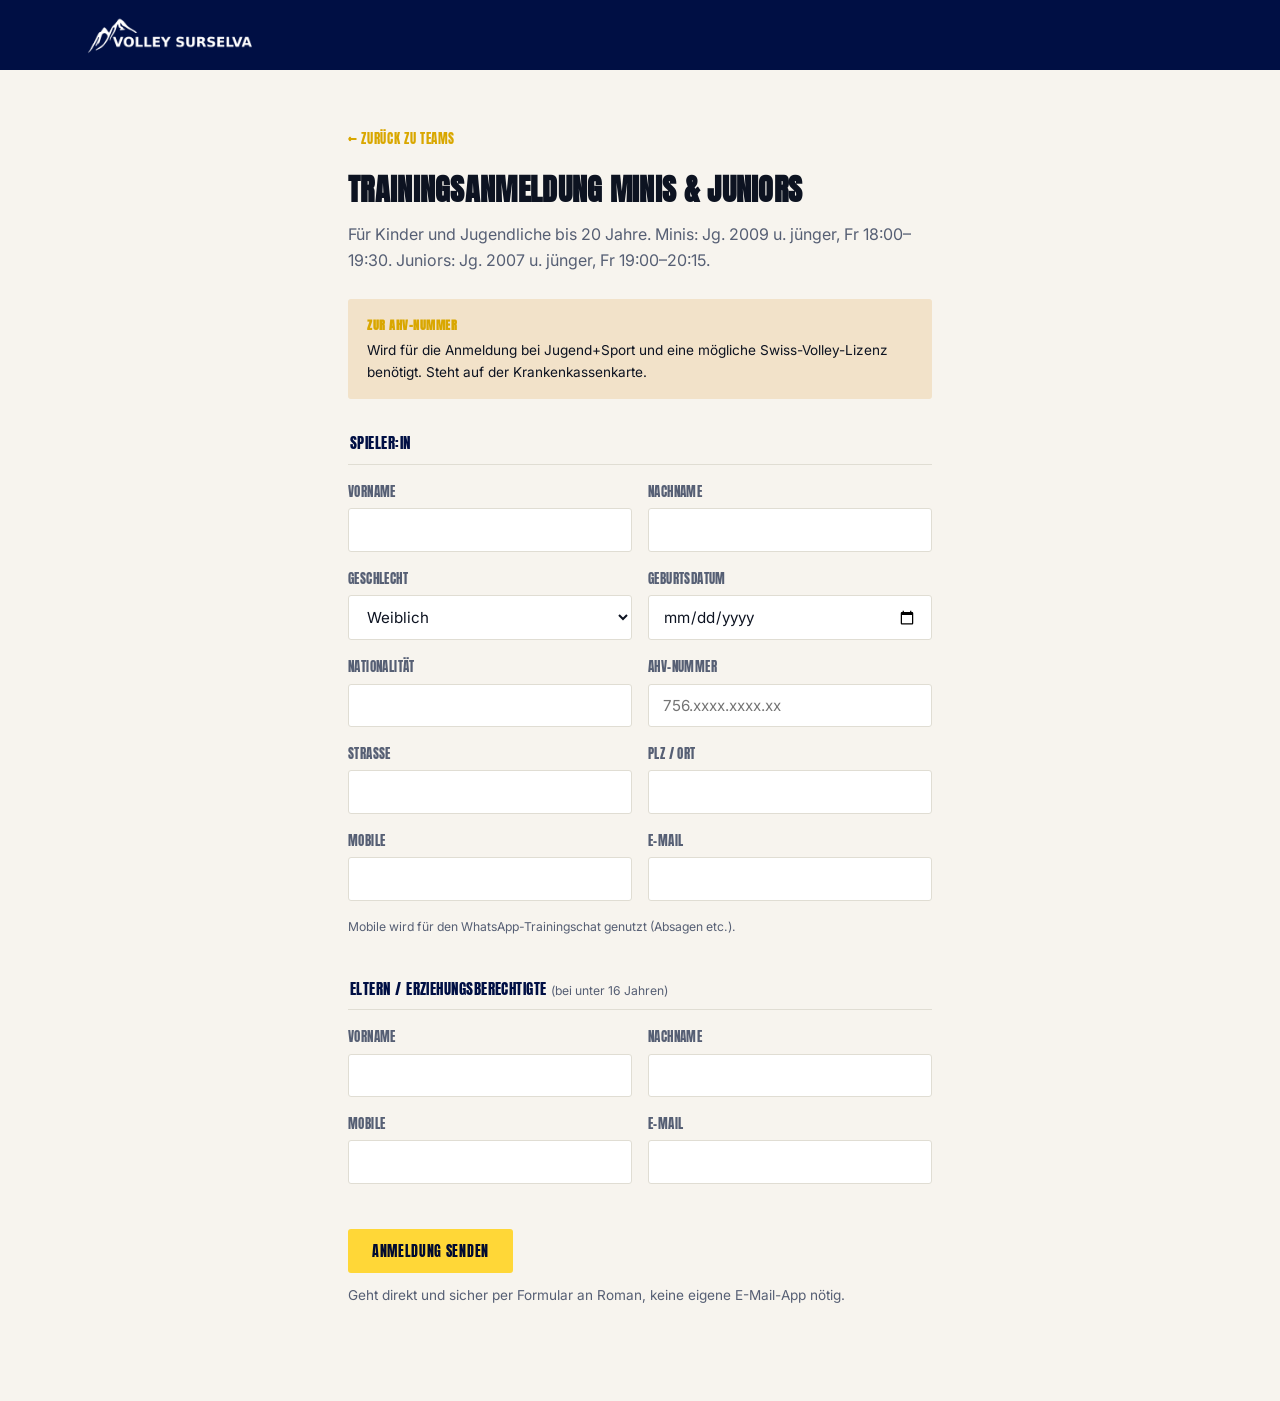
==== commit 4d05a6a7: "Swap display font from Bebas Neue to Anton Matches the headline font vbc-wetzikon.ch uses (confirmed" ====
--- a/anmeldung-jugend.html
+++ b/anmeldung-jugend.html
@@ -7,17 +7,17 @@
 <meta name="description" content="Anmeldung fürs Hallentraining bei Volley Surselva, für Kinder und Jugendliche bis 20 Jahre. Minis am Freitagabend, Juniors direkt im Anschluss.">
 <link rel="preconnect" href="https://fonts.googleapis.com">
 <link rel="preconnect" href="https://fonts.gstatic.com" crossorigin>
-<link href="https://fonts.googleapis.com/css2?family=Bebas+Neue&family=Oswald:wght@400;500;600;700&family=Inter:wght@400;500;600;700;800&display=swap" rel="stylesheet">
+<link href="https://fonts.googleapis.com/css2?family=Anton&family=Oswald:wght@400;500;600;700&family=Inter:wght@400;500;600;700;800&display=swap" rel="stylesheet">
 <link rel="stylesheet" href="style.css">
 <style>
   .legal-wrap{ max-width:640px; margin:0 auto; padding:3.5rem 1.75rem 5rem; }
   .legal-wrap h1{ font-size:1.9rem; margin-bottom:0.4rem; }
   .legal-wrap > p{ color:var(--ink-muted); margin-bottom:1.6rem; }
-  .back-link{ display:inline-block; margin-bottom:1.5rem; font-family:"Bebas Neue", "Oswald"; font-size:0.82rem; letter-spacing:0.05em; text-transform:uppercase; color:var(--sand-deep); text-decoration:none; }
+  .back-link{ display:inline-block; margin-bottom:1.5rem; font-family:"Anton", "Oswald"; font-size:0.82rem; letter-spacing:0.05em; text-transform:uppercase; color:var(--sand-deep); text-decoration:none; }
   .form-note{ background:var(--sand-soft); border-radius:var(--radius); padding:1rem 1.2rem; font-size:0.85rem; color:var(--ink); margin-bottom:2rem; }
-  .form-note strong{ display:block; margin-bottom:0.3rem; font-family:"Bebas Neue", "Oswald"; font-size:0.78rem; letter-spacing:0.04em; text-transform:uppercase; color:var(--sand-deep); }
+  .form-note strong{ display:block; margin-bottom:0.3rem; font-family:"Anton", "Oswald"; font-size:0.78rem; letter-spacing:0.04em; text-transform:uppercase; color:var(--sand-deep); }
   fieldset{ border:none; padding:0; margin:0 0 1.8rem; }
-  fieldset legend{ font-family:"Bebas Neue", "Oswald"; font-size:0.95rem; text-transform:uppercase; letter-spacing:0.03em; color:var(--navy); margin-bottom:1rem; padding-bottom:0.5rem; border-bottom:1px solid var(--line); width:100%; }
+  fieldset legend{ font-family:"Anton", "Oswald"; font-size:0.95rem; text-transform:uppercase; letter-spacing:0.03em; color:var(--navy); margin-bottom:1rem; padding-bottom:0.5rem; border-bottom:1px solid var(--line); width:100%; }
   :root[data-theme="dark"] fieldset legend{ color:var(--sand); }
   .form-hint{ font-size:0.76rem; color:var(--ink-muted); margin-top:0.3rem; font-family:"Inter"; text-transform:none; letter-spacing:normal; }
 </style>
--- a/style.css
+++ b/style.css
@@ -1,8 +1,9 @@
 :root{
   --navy:#000f44;
   --navy-deep:#000a30;
-  --sand:#e0a83f;
-  --sand-deep:#bd811b;
+  --sand:#FFD737;
+  --sand-rgb:255,215,55;
+  --sand-deep:#D9A700;
   --sand-soft:#f2e2c9;
   --paper:#f7f4ee;
   --paper-raised:#ffffff;
@@ -10,16 +11,16 @@
   --ink-muted:#565f74;
   --line:#e0ddd3;
   --line-on-navy:rgba(255,255,255,0.18);
-  --shadow: 0 1px 2px rgba(13,19,33,0.07), 0 3px 8px -4px rgba(13,19,33,0.16);
-  --radius: 6px;
+  --shadow: none;
+  --radius: 3px;
 }
 
 @media (prefers-color-scheme: dark){
   :root:not([data-theme="light"]){
     --navy:#0b1a52;
     --navy-deep:#050c26;
-    --sand:#e0ac6e;
-    --sand-deep:#f0c88f;
+    --sand:#FFD737;
+    --sand-deep:#FFE066;
     --sand-soft:#2c2313;
     --paper:#0a0d16;
     --paper-raised:#141826;
@@ -27,13 +28,13 @@
     --ink-muted:#9aa1b5;
     --line:#242b3d;
     --line-on-navy:rgba(255,255,255,0.14);
-    --shadow: 0 1px 2px rgba(0,0,0,0.35), 0 4px 12px -6px rgba(0,0,0,0.5);
+    --shadow: none;
   }
 }
 :root[data-theme="dark"]{
-  --navy:#0b1a52; --navy-deep:#050c26; --sand:#e0ac6e; --sand-deep:#f0c88f; --sand-soft:#2c2313;
+  --navy:#0b1a52; --navy-deep:#050c26; --sand:#FFD737; --sand-deep:#FFE066; --sand-soft:#2c2313;
   --paper:#0a0d16; --paper-raised:#141826; --ink:#eceef4; --ink-muted:#9aa1b5; --line:#242b3d;
-  --line-on-navy:rgba(255,255,255,0.14); --shadow: 0 1px 2px rgba(0,0,0,0.35), 0 4px 12px -6px rgba(0,0,0,0.5);
+  --line-on-navy:rgba(255,255,255,0.14); --shadow: none;
 }
 
 *{ box-sizing:border-box; }
@@ -56,10 +57,10 @@
 a:focus-visible, button:focus-visible{ outline:2px solid var(--sand-deep); outline-offset:3px; }
 img, video{ max-width:100%; }
 
-h1,h2,h3{ font-family:"Bebas Neue", "Oswald", "Arial Narrow", sans-serif; font-weight:600; text-transform:uppercase; letter-spacing:0.01em; line-height:1.1; text-wrap:balance; margin:0 0 0.5em; color:var(--ink); }
+h1,h2,h3{ font-family:"Anton", "Oswald", "Arial Narrow", sans-serif; font-weight:600; text-transform:uppercase; letter-spacing:0.01em; line-height:1.1; text-wrap:balance; margin:0 0 0.5em; color:var(--ink); }
 
 .wrap{ max-width:1180px; margin:0 auto; padding:0 1.75rem; }
-main > section, .site-footer{ padding:3.5rem 0; }
+main > section, .site-footer{ padding:2.5rem 0; }
 main > section + section{ border-top:1px solid var(--line); }
 #gallery, #kontakt, #news, #vorstand{ background:var(--paper-raised); }
 
@@ -71,20 +72,20 @@
 .zone-beach{ border-left-color:var(--sand-deep); }
 .zone-beach .stat-block{ background:rgba(207,154,92,0.1); border-color:rgba(207,154,92,0.3); }
 .section-narrow{ max-width:760px; margin:0 auto; padding:2.5rem 1.75rem; text-align:center; }
-.section-head{ margin-bottom:1.6rem; }
+.section-head{ margin-bottom:1.1rem; }
 .section-head h2{ font-size:clamp(1.6rem, 3vw, 2.1rem); }
 .sec-dek{ color:var(--ink-muted); max-width:60ch; }
 .lead{ font-size:1.15rem; color:var(--ink-muted); max-width:62ch; margin:0 auto; }
 .fine{ font-size:0.85rem; color:var(--ink-muted); }
-.eyebrow{ font-family:"Bebas Neue", "Oswald", sans-serif; font-size:0.78rem; letter-spacing:0.16em; text-transform:uppercase; color:var(--sand-deep); margin-bottom:0.7rem; }
+.eyebrow{ font-family:"Anton", "Oswald", sans-serif; font-size:0.78rem; letter-spacing:0.16em; text-transform:uppercase; color:var(--sand-deep); margin-bottom:0.4rem; }
 
 /* ============ LANGUAGE TOGGLE ============ */
 .lang-toggle{ position:fixed; top:1.1rem; right:1.1rem; z-index:200; display:flex; background:rgba(0,0,0,0.4); border-radius:4px; padding:3px; gap:2px; border:1px solid var(--line-on-navy); }
-.lang-btn{ font-family:"Bebas Neue", "Oswald"; font-size:0.72rem; letter-spacing:0.05em; padding:0.4rem 0.75rem; border-radius:2px; border:none; background:transparent; color:rgba(255,255,255,0.75); cursor:pointer; }
+.lang-btn{ font-family:"Anton", "Oswald"; font-size:0.72rem; letter-spacing:0.05em; padding:0.4rem 0.75rem; border-radius:2px; border:none; background:transparent; color:rgba(255,255,255,0.75); cursor:pointer; }
 .lang-btn.active{ background:var(--sand); color:var(--navy-deep); font-weight:600; }
 
 /* ============ BALL ============ */
-.ball-icon{ display:block; width:100%; height:100%; filter:drop-shadow(0 3px 5px rgba(13,19,33,0.25)); }
+.ball-icon{ display:block; width:100%; height:100%; }
 @keyframes bg-drift{ from{ background-position: 0% 0%, 0% 0%, 0% 0%, 0% 0%; } to{ background-position: 3% 4%, -4% -3%, -3% -4%, 4% 3%; } }
 @keyframes vb-spin{ to{ transform:rotate(360deg); } }
 @keyframes vb-idle{ 0%,100%{ transform:translateY(0); } 50%{ transform:translateY(-10px); } }
@@ -96,7 +97,7 @@
 .loader-track{ position:relative; width:200px; height:64px; }
 .loader-ball{ position:absolute; left:50%; top:0; width:64px; height:64px; margin-left:-32px; animation: vb-roll-across 1.6s ease-in-out infinite; }
 .loader-ball svg{ animation: vb-spin 0.8s linear infinite; }
-.loader-label{ font-family:"Bebas Neue", "Oswald"; font-size:0.78rem; letter-spacing:0.14em; text-transform:uppercase; color:rgba(255,255,255,0.75); }
+.loader-label{ font-family:"Anton", "Oswald"; font-size:0.78rem; letter-spacing:0.14em; text-transform:uppercase; color:rgba(255,255,255,0.75); }
 @media (prefers-reduced-motion: reduce){ .loader-ball, .loader-ball svg{ animation:none; } }
 
 /* ============ HEADER / NAV ============ */
@@ -108,7 +109,7 @@
 .logo-img{ height:38px; width:auto; display:block; }
 .footer-logo .logo-img{ height:42px; }
 .links{ display:flex; gap:1.8rem; align-items:center; }
-.links a{ position:relative; font-family:"Bebas Neue", "Oswald"; font-size:0.82rem; letter-spacing:0.05em; text-transform:uppercase; color:rgba(255,255,255,0.82); text-decoration:none; padding-bottom:0.3rem; transition:color 0.2s ease; }
+.links a{ position:relative; font-family:"Anton", "Oswald"; font-size:0.82rem; letter-spacing:0.05em; text-transform:uppercase; color:rgba(255,255,255,0.82); text-decoration:none; padding-bottom:0.3rem; transition:color 0.2s ease; }
 .links a::after{ content:""; position:absolute; left:50%; right:50%; bottom:0; height:2px; background:var(--sand); transition:left 0.25s ease, right 0.25s ease; }
 .links a:hover{ color:var(--sand); }
 .links a:hover::after{ left:0; right:0; }
@@ -118,7 +119,7 @@
 
 /* ============ BUTTONS ============ */
 .btn{
-  font-family:"Bebas Neue", "Oswald"; font-size:0.85rem; letter-spacing:0.05em; text-transform:uppercase; font-weight:500;
+  font-family:"Anton", "Oswald"; font-size:0.85rem; letter-spacing:0.05em; text-transform:uppercase; font-weight:500;
   padding:0.75rem 1.5rem; border-radius:var(--radius); border:2px solid transparent; cursor:pointer;
   transition: background 0.15s ease, border-color 0.15s ease, color 0.15s ease;
   display:inline-flex; align-items:center; gap:0.5rem; text-decoration:none;
@@ -131,15 +132,15 @@
 .btn-secondary:hover{ background:var(--navy); color:#fff; }
 
 /* ============ DRAWER (mobile nav) ============ */
-.drawer{ position:fixed; top:0; right:0; bottom:0; width:min(300px, 84vw); background:var(--navy); color:#fff; z-index:150; padding:5.5rem 1.5rem 2rem; transform:translateX(100%); transition:transform 0.3s ease; box-shadow:-10px 0 30px rgba(0,0,0,0.3); }
+.drawer{ position:fixed; top:0; right:0; bottom:0; width:min(300px, 84vw); background:var(--navy); color:#fff; z-index:150; padding:5.5rem 1.5rem 2rem; transform:translateX(100%); transition:transform 0.3s ease; }
 .drawer.open{ transform:translateX(0); }
 .drawer-split{ display:flex; gap:0.6rem; margin-bottom:1.4rem; }
-.drawer-split a{ flex:1; text-align:center; padding:1rem 0.4rem; border-radius:var(--radius); font-family:"Bebas Neue", "Oswald"; font-size:0.9rem; letter-spacing:0.06em; text-transform:uppercase; text-decoration:none; color:#fff; }
+.drawer-split a{ flex:1; text-align:center; padding:1rem 0.4rem; border-radius:var(--radius); font-family:"Anton", "Oswald"; font-size:0.9rem; letter-spacing:0.06em; text-transform:uppercase; text-decoration:none; color:#fff; }
 .drawer-split .d-indoor{ background:rgba(255,255,255,0.1); }
 .drawer-split .d-beach{ background:var(--sand); color:var(--navy-deep); font-weight:600; }
 .drawer ul{ list-style:none; padding:0; margin:0; }
 .drawer li{ border-top:1px solid var(--line-on-navy); }
-.drawer li a{ display:block; padding:1rem 0.2rem; font-family:"Bebas Neue", "Oswald"; font-size:0.95rem; letter-spacing:0.03em; text-transform:uppercase; color:rgba(255,255,255,0.9); text-decoration:none; }
+.drawer li a{ display:block; padding:1rem 0.2rem; font-family:"Anton", "Oswald"; font-size:0.95rem; letter-spacing:0.03em; text-transform:uppercase; color:rgba(255,255,255,0.9); text-decoration:none; }
 
 /* ============ HERO / COURT + NET ============ */
 .hero-demo{ padding:0 !important; border-top:none !important; }
@@ -151,15 +152,15 @@
 .court-half::after{ content:""; position:absolute; inset:0; background:rgba(0,0,0,0.18); transition:background 0.25s ease; }
 .court-half:hover::after{ background:rgba(0,0,0,0.06); }
 .court-half .content{ position:relative; z-index:1; color:#fff; }
-.court-half .content .kicker{ font-family:"Bebas Neue", "Oswald"; font-size:0.8rem; letter-spacing:0.18em; opacity:0.85; margin-bottom:0.8rem; }
+.court-half .content .kicker{ font-family:"Anton", "Oswald"; font-size:0.8rem; letter-spacing:0.18em; opacity:0.85; margin-bottom:0.8rem; }
 .court-half .content h2{ color:#fff; font-size:2.6rem; margin-bottom:1rem; }
-.court-half .content .arrow{ font-family:"Bebas Neue", "Oswald"; font-size:0.8rem; letter-spacing:0.1em; border:1.5px solid rgba(255,255,255,0.7); border-radius:var(--radius); padding:0.55rem 1.4rem; display:inline-block; text-decoration:none; transition:background 0.2s ease, color 0.2s ease; cursor:none; }
+.court-half .content .arrow{ font-family:"Anton", "Oswald"; font-size:0.8rem; letter-spacing:0.1em; border:1.5px solid rgba(255,255,255,0.7); border-radius:var(--radius); padding:0.55rem 1.4rem; display:inline-block; text-decoration:none; transition:background 0.2s ease, color 0.2s ease; cursor:none; }
 .court-half:hover .arrow{ background:#fff; color:var(--navy-deep); }
 .court-indoor{ background-color:var(--navy); background-size:cover; background-position:center; animation: ken-burns 14s ease-in-out infinite alternate; }
 @keyframes ken-burns{ from{ background-size:100%; } to{ background-size:114%; } }
 @media (prefers-reduced-motion: reduce){ .court-indoor{ animation:none; } }
 .court-indoor::before{ content:""; position:absolute; inset:0; background:linear-gradient(0deg, rgba(0,10,40,0.55) 0%, rgba(0,10,40,0.1) 45%, rgba(0,10,40,0.35) 100%); }
-.placeholder-badge{ position:absolute; top:4.8rem; left:1rem; z-index:2; font-family:"Bebas Neue", "Oswald"; font-size:0.68rem; letter-spacing:0.06em; text-transform:uppercase; background:var(--sand); color:var(--navy-deep); padding:0.3rem 0.7rem; border-radius:3px; font-weight:600; }
+.placeholder-badge{ position:absolute; top:4.8rem; left:1rem; z-index:2; font-family:"Anton", "Oswald"; font-size:0.68rem; letter-spacing:0.06em; text-transform:uppercase; background:rgba(var(--sand-rgb), 0.85); color:var(--navy-deep); padding:0.3rem 0.7rem; border-radius:0; font-weight:600; }
 .court-beach{ background:var(--sand-deep); }
 .beach-video{ position:absolute; inset:0; width:100%; height:100%; object-fit:cover; z-index:0; }
 
@@ -191,14 +192,14 @@
 /* ============ VIDEO MODAL ============ */
 .modal-overlay{ position:fixed; inset:0; z-index:500; background:rgba(0,10,48,0.88); display:flex; align-items:center; justify-content:center; padding:2rem; opacity:0; visibility:hidden; transition:opacity 0.25s ease, visibility 0.25s ease; }
 .modal-overlay.open{ opacity:1; visibility:visible; }
-.modal-box{ position:relative; width:min(880px, 100%); background:var(--paper-raised); border-radius:var(--radius); overflow:hidden; box-shadow:0 10px 30px rgba(0,0,0,0.35); transform:scale(0.96); transition:transform 0.25s ease; }
+.modal-box{ position:relative; width:min(880px, 100%); background:var(--paper-raised); border-radius:var(--radius); overflow:hidden; transform:scale(0.96); transition:transform 0.25s ease; }
 .modal-overlay.open .modal-box{ transform:scale(1); }
 .modal-close{ position:absolute; top:0.8rem; right:0.8rem; z-index:2; width:36px; height:36px; border-radius:50%; border:none; background:rgba(0,0,0,0.5); color:#fff; font-size:1rem; cursor:pointer; }
 .modal-box video{ width:100%; max-height:60vh; display:block; background:#000; }
 .modal-footer{ padding:1.2rem 1.5rem 1.5rem; text-align:center; }
 .modal-footer p{ color:var(--ink-muted); margin:0 0 1rem; }
 .modal-facts{ display:grid; grid-template-columns:repeat(3, 1fr); gap:1.2rem; text-align:left; margin-bottom:1.4rem; padding-top:1rem; border-top:1px solid var(--line); }
-.modal-fact-label{ font-family:"Bebas Neue", "Oswald"; font-size:0.72rem; letter-spacing:0.06em; text-transform:uppercase; color:var(--sand-deep); margin-bottom:0.4rem; }
+.modal-fact-label{ font-family:"Anton", "Oswald"; font-size:0.72rem; letter-spacing:0.06em; text-transform:uppercase; color:var(--sand-deep); margin-bottom:0.4rem; }
 .modal-fact ul{ margin:0; padding-left:1.1rem; font-size:0.82rem; color:var(--ink-muted); }
 .modal-fact li{ margin-bottom:0.25rem; }
 .modal-fact p{ font-size:0.82rem; margin:0; }
@@ -241,19 +242,19 @@
   overflow:hidden; cursor:pointer; background-size:cover; background-position:center; background-color:var(--navy);
   border:none; padding:0; text-align:left; box-shadow:var(--shadow); transition:box-shadow 0.2s ease;
 }
-.team-slide:hover{ box-shadow:0 6px 16px -8px rgba(13,19,33,0.3); }
+.team-slide:hover{ filter:brightness(1.05); }
 .team-slide::after{ content:""; position:absolute; inset:0; background:linear-gradient(0deg, rgba(0,5,20,0.88) 0%, rgba(0,5,20,0.15) 55%, rgba(0,5,20,0.3) 100%); }
 .team-slide-placeholder{ background-image:repeating-linear-gradient(135deg, var(--sand-soft), var(--sand-soft) 10px, var(--navy) 10px, var(--navy) 20px); }
 .team-slide-badge{
-  position:absolute; top:1rem; left:1rem; z-index:1; font-family:"Bebas Neue", "Oswald"; font-size:0.68rem; letter-spacing:0.06em;
-  text-transform:uppercase; background:var(--sand); color:var(--navy-deep); padding:0.3rem 0.7rem; border-radius:3px; font-weight:600;
+  position:absolute; top:1rem; left:1rem; z-index:1; font-family:"Anton", "Oswald"; font-size:0.68rem; letter-spacing:0.06em;
+  text-transform:uppercase; background:rgba(var(--sand-rgb), 0.85); color:var(--navy-deep); padding:0.3rem 0.7rem; border-radius:0; font-weight:600;
 }
 .team-slide-badge-right{ left:auto; right:1rem; background:rgba(0,0,0,0.5); color:#fff; }
 .team-slide-content{ position:absolute; left:0; right:0; bottom:0; z-index:1; padding:1.4rem; display:flex; flex-direction:column; gap:0.2rem; color:#fff; }
-.team-slide-cat{ font-family:"Bebas Neue", "Oswald"; font-size:0.7rem; letter-spacing:0.1em; text-transform:uppercase; color:var(--sand); }
-.team-slide-name{ font-family:"Bebas Neue", "Oswald"; font-size:1.6rem; font-weight:600; text-transform:uppercase; line-height:1.05; }
+.team-slide-cat{ font-family:"Anton", "Oswald"; font-size:0.7rem; letter-spacing:0.1em; text-transform:uppercase; color:var(--sand); }
+.team-slide-name{ font-family:"Anton", "Oswald"; font-size:1.6rem; font-weight:600; text-transform:uppercase; line-height:1.05; }
 .team-slide-meta{ font-size:0.85rem; color:rgba(255,255,255,0.85); margin-top:0.2rem; }
-.team-slide-more{ font-family:"Bebas Neue", "Oswald"; font-size:0.78rem; letter-spacing:0.04em; text-transform:uppercase; color:var(--sand); margin-top:0.6rem; }
+.team-slide-more{ font-family:"Anton", "Oswald"; font-size:0.78rem; letter-spacing:0.04em; text-transform:uppercase; color:var(--sand); margin-top:0.6rem; }
 .team-slider-arrow{
   position:absolute; top:50%; margin-top:-22px; width:44px; height:44px; border-radius:50%; border:none; z-index:2;
   background:var(--paper-raised); color:var(--ink); box-shadow:var(--shadow); font-size:1.4rem; line-height:1; cursor:pointer;
@@ -272,9 +273,9 @@
 .team-modal-ctas{ display:flex; gap:0.8rem; flex-wrap:wrap; justify-content:center; margin-bottom:1.4rem; }
 .team-modal-league{ border-top:1px solid var(--line); padding-top:1.4rem; text-align:left; }
 .team-modal-tables{ display:grid; grid-template-columns:1fr 1fr; gap:1.6rem; }
-.team-modal-table-col h4{ font-family:"Bebas Neue", "Oswald"; font-size:0.78rem; letter-spacing:0.06em; text-transform:uppercase; color:var(--sand-deep); margin:0 0 0.5rem; }
+.team-modal-table-col h4{ font-family:"Anton", "Oswald"; font-size:0.78rem; letter-spacing:0.06em; text-transform:uppercase; color:var(--sand-deep); margin:0 0 0.5rem; }
 .team-table{ width:100%; border-collapse:collapse; font-size:0.82rem; }
-.team-table th{ text-align:left; font-family:"Bebas Neue", "Oswald"; font-size:0.68rem; letter-spacing:0.04em; text-transform:uppercase; color:var(--ink-muted); padding:0.35rem 0.4rem; border-bottom:1px solid var(--line); }
+.team-table th{ text-align:left; font-family:"Anton", "Oswald"; font-size:0.68rem; letter-spacing:0.04em; text-transform:uppercase; color:var(--ink-muted); padding:0.35rem 0.4rem; border-bottom:1px solid var(--line); }
 .team-table td{ padding:0.4rem; border-bottom:1px solid var(--line); font-variant-numeric:tabular-nums; }
 .team-table tbody tr:last-child td{ border-bottom:none; }
 .team-modal-stand{ margin-top:1rem; }
@@ -282,10 +283,10 @@
 
 /* ============ TRAININGSZEITEN ============ */
 .training-table{ width:100%; border-collapse:collapse; margin-top:0.4rem; }
-.training-table th{ text-align:left; font-family:"Bebas Neue", "Oswald"; font-size:0.72rem; letter-spacing:0.05em; text-transform:uppercase; color:var(--ink-muted); padding:0.6rem 0.4rem; border-bottom:1px solid var(--line); }
+.training-table th{ text-align:left; font-family:"Anton", "Oswald"; font-size:0.72rem; letter-spacing:0.05em; text-transform:uppercase; color:var(--ink-muted); padding:0.6rem 0.4rem; border-bottom:1px solid var(--line); }
 .training-table td{ padding:0.7rem 0.4rem; border-bottom:1px solid var(--line); font-size:0.92rem; }
 .training-table tbody tr:last-child td{ border-bottom:none; }
-.training-table td:first-child{ font-family:"Bebas Neue", "Oswald"; font-weight:500; }
+.training-table td:first-child{ font-family:"Anton", "Oswald"; font-weight:500; }
 .training-table td:last-child{ text-align:right; color:var(--ink-muted); font-variant-numeric:tabular-nums; }
 
 /* ============ EVENT CARDS ============ */
@@ -297,12 +298,12 @@
   transition:box-shadow 0.2s ease; box-shadow:var(--shadow);
 }
 .event-card::after{ content:""; position:absolute; inset:0; background:linear-gradient(0deg, rgba(0,5,20,0.85) 0%, rgba(0,5,20,0.1) 45%, rgba(0,5,20,0.35) 100%); z-index:0; }
-.event-card:hover{ box-shadow:0 6px 14px -8px rgba(13,19,33,0.3); }
+.event-card:hover{ filter:brightness(1.05); }
 .event-card:focus-visible{ outline:3px solid var(--sand); outline-offset:2px; }
-.event-card-date{ position:relative; z-index:1; font-family:"Bebas Neue", "Oswald"; font-size:0.7rem; letter-spacing:0.04em; text-transform:uppercase; color:#fff; background:rgba(0,0,0,0.4); padding:0.3rem 0.6rem; border-radius:3px; }
+.event-card-date{ position:relative; z-index:1; font-family:"Anton", "Oswald"; font-size:0.7rem; letter-spacing:0.04em; text-transform:uppercase; color:#fff; background:rgba(0,0,0,0.4); padding:0.3rem 0.6rem; border-radius:0; }
 .event-card-bottom{ position:relative; z-index:1; display:flex; flex-direction:column; gap:0.2rem; }
 .event-card-meta{ font-family:"Inter"; font-size:0.74rem; color:rgba(255,255,255,0.8); }
-.event-card-name{ font-family:"Bebas Neue", "Oswald"; font-size:1.35rem; color:#fff; text-transform:uppercase; line-height:1.05; }
+.event-card-name{ font-family:"Anton", "Oswald"; font-size:1.35rem; color:#fff; text-transform:uppercase; line-height:1.05; }
 @media (max-width:900px){ .event-card-row{ grid-template-columns:repeat(2, 1fr); } }
 @media (max-width:520px){ .event-card-row{ grid-template-columns:1fr; } }
 
@@ -312,7 +313,7 @@
 .press-ring-photo{ width:110px; height:110px; border-radius:50%; background-size:cover; background-position:center; filter:grayscale(1) contrast(1.05); border:3px solid var(--line); transition:transform 0.25s ease, filter 0.25s ease, border-color 0.25s ease; }
 .press-ring:hover .press-ring-photo, .press-ring:focus-visible .press-ring-photo{ filter:grayscale(0); transform:scale(1.06); border-color:var(--sand); }
 .press-ring:focus-visible{ outline:none; }
-.press-ring-source{ font-family:"Bebas Neue", "Oswald"; font-size:0.85rem; }
+.press-ring-source{ font-family:"Anton", "Oswald"; font-size:0.85rem; }
 .press-ring-date{ font-size:0.74rem; color:var(--ink-muted); font-variant-numeric:tabular-nums; }
 .press-ring-noimg{ background:var(--navy); filter:none; display:flex; align-items:center; justify-content:center; }
 .press-ring-link:hover .press-ring-noimg, .press-ring-link:focus-visible .press-ring-noimg{ transform:scale(1.06); border-color:var(--sand); }
@@ -324,7 +325,7 @@
 /* ============ VORSTAND ============ */
 .board-row{ display:flex; align-items:center; flex-wrap:wrap; gap:0.7rem; margin-bottom:0.8rem; padding-bottom:0.8rem; border-bottom:1px solid var(--line); }
 .board-row:last-child{ margin-bottom:0; border-bottom:none; }
-.board-club-label{ font-family:"Bebas Neue", "Oswald"; font-size:0.72rem; letter-spacing:0.05em; text-transform:uppercase; width:100%; margin-bottom:0.2rem; }
+.board-club-label{ font-family:"Anton", "Oswald"; font-size:0.72rem; letter-spacing:0.05em; text-transform:uppercase; width:100%; margin-bottom:0.2rem; }
 .board-club-label-indoor{ color:var(--navy); }
 :root[data-theme="dark"] .board-club-label-indoor{ color:var(--sand); }
 .board-club-label-beach{ color:var(--sand-deep); }
@@ -338,7 +339,7 @@
 /* ============ CONTACT FORM ============ */
 .contact-form{ text-align:left; margin-top:1.6rem; }
 .form-row{ display:grid; grid-template-columns:1fr 1fr; gap:1rem; margin-bottom:1rem; }
-.contact-form label{ display:flex; flex-direction:column; gap:0.4rem; font-size:0.82rem; color:var(--ink-muted); font-family:"Bebas Neue", "Oswald"; letter-spacing:0.03em; text-transform:uppercase; }
+.contact-form label{ display:flex; flex-direction:column; gap:0.4rem; font-size:0.82rem; color:var(--ink-muted); font-family:"Anton", "Oswald"; letter-spacing:0.03em; text-transform:uppercase; }
 .form-full{ margin-bottom:1rem; }
 .contact-form input, .contact-form select, .contact-form textarea{
   font-family:"Inter"; font-size:0.95rem; color:var(--ink); background:var(--paper-raised);
@@ -351,15 +352,15 @@
 
 /* ============ TWO COL / STATS ============ */
 .two-col{ display:grid; grid-template-columns:1.4fr 1fr; gap:2.5rem; align-items:center; }
-.stat-block{ text-align:center; background:var(--paper-raised); border:1px solid var(--line); border-radius:var(--radius); padding:2.5rem 1rem; box-shadow:var(--shadow); }
-.stat-block .num{ display:block; font-family:"Bebas Neue", "Oswald"; font-weight:700; font-size:5rem; line-height:0.9; color:var(--navy); }
+.stat-block{ text-align:center; background:var(--paper-raised); border:1px solid var(--line); border-radius:var(--radius); padding:1.4rem 1rem; box-shadow:var(--shadow); }
+.stat-block .num{ display:block; font-family:"Anton", "Oswald"; font-weight:700; font-size:6.5rem; line-height:0.9; color:var(--navy); }
 :root[data-theme="dark"] .stat-block .num, @media (prefers-color-scheme:dark){ .stat-block .num{ color:var(--sand);} }
-.stat-block .cap{ font-family:"Bebas Neue", "Oswald"; font-size:1rem; text-transform:uppercase; letter-spacing:0.04em; color:var(--ink-muted); }
+.stat-block .cap{ font-family:"Anton", "Oswald"; font-size:1rem; text-transform:uppercase; letter-spacing:0.04em; color:var(--ink-muted); }
 
 /* ============ BEACH-ANLAGE ============ */
 .beach-video-wrap{ border-radius:var(--radius); overflow:hidden; box-shadow:var(--shadow); border:1px solid var(--line); background:#000; margin-bottom:1.6rem; }
 .beach-video-wrap video{ width:100%; max-height:520px; display:block; }
-.beach-anlage-grid{ display:grid; grid-template-columns:2.2fr 1fr; gap:1.6rem; align-items:stretch; margin-bottom:1.6rem; }
+.beach-anlage-grid{ display:grid; grid-template-columns:2.2fr 1fr; gap:1.6rem; align-items:start; margin-bottom:1.6rem; }
 .beach-anlage-grid .modal-facts{ margin-bottom:0; border-top:none; padding-top:0; }
 .beach-anlage-grid .stat-block{ display:flex; flex-direction:column; align-items:center; justify-content:center; }
 .beach-anlage-ctas{ display:flex; gap:0.9rem; flex-wrap:wrap; }
@@ -395,7 +396,7 @@
 .map-pin-row:hover{ border-color:var(--sand); }
 .map-pin-icon{ width:22px; height:22px; flex-shrink:0; color:var(--sand-deep); }
 .map-info{ display:flex; flex-direction:column; }
-.map-info-title{ font-family:"Bebas Neue", "Oswald"; font-size:0.88rem; text-transform:uppercase; letter-spacing:0.02em; }
+.map-info-title{ font-family:"Anton", "Oswald"; font-size:0.88rem; text-transform:uppercase; letter-spacing:0.02em; }
 .map-info-sub{ font-size:0.76rem; color:var(--ink-muted); }
 
 /* ============ FOOTER ============ */
@@ -416,7 +417,7 @@
 .social-icon{ display:flex; flex-direction:column; align-items:center; gap:0.4rem; text-decoration:none; color:rgba(255,255,255,0.85); }
 .social-icon svg{ width:34px; height:34px; padding:7px; border-radius:50%; border:1.5px solid rgba(255,255,255,0.35); transition:border-color 0.2s ease, color 0.2s ease, transform 0.2s ease; }
 .social-icon:hover svg{ border-color:var(--sand); color:var(--sand); transform:translateY(-2px); }
-.social-icon span{ font-size:0.72rem; font-family:"Bebas Neue", "Oswald"; letter-spacing:0.02em; }
+.social-icon span{ font-size:0.72rem; font-family:"Anton", "Oswald"; letter-spacing:0.02em; }
 
 /* ============ SPONSORS ============ */
 .sponsor-strip{ background:#f4f1ea; padding:2rem 0; overflow:hidden; }
@@ -439,17 +440,17 @@
 /* ============ CAMP / RETREAT PROMO ============ */
 .camp-promo{
   position:fixed; left:1.2rem; bottom:1.2rem; z-index:400; width:min(340px, calc(100vw - 2.4rem));
-  background:var(--paper-raised); border:1px solid var(--line); border-radius:var(--radius); box-shadow:0 6px 16px -8px rgba(13,19,33,0.3);
+  background:var(--paper-raised); border:1px solid var(--line); border-radius:var(--radius);
   padding:1.1rem 1.2rem 1.2rem 3.6rem; display:flex; flex-direction:column; gap:0.5rem;
   transform:translateY(140%); opacity:0; transition:transform 0.5s cubic-bezier(0.2,0.8,0.2,1), opacity 0.4s ease;
 }
 .camp-promo[hidden]{ display:flex; visibility:hidden; pointer-events:none; }
 .camp-promo.show{ transform:translateY(0); opacity:1; visibility:visible; pointer-events:auto; }
 .camp-promo-close{ position:absolute; top:0.6rem; right:0.6rem; width:26px; height:26px; border-radius:50%; border:none; background:var(--paper); color:var(--ink-muted); cursor:pointer; font-size:0.8rem; }
-.camp-promo-ball{ position:absolute; left:-6px; top:50%; width:56px; height:56px; margin-top:-28px; filter:drop-shadow(0 3px 5px rgba(13,19,33,0.25)); }
+.camp-promo-ball{ position:absolute; left:-6px; top:50%; width:56px; height:56px; margin-top:-28px; }
 .camp-promo.show .camp-promo-ball{ animation: camp-ball-roll-in 0.7s cubic-bezier(0.2,0.7,0.3,1.2) both; }
 @keyframes camp-ball-roll-in{ from{ transform:translateX(-90px) rotate(-260deg); opacity:0; } to{ transform:translateX(0) rotate(0deg); opacity:1; } }
-.camp-promo-title{ font-family:"Bebas Neue", "Oswald"; font-size:0.98rem; text-transform:uppercase; letter-spacing:0.02em; }
+.camp-promo-title{ font-family:"Anton", "Oswald"; font-size:0.98rem; text-transform:uppercase; letter-spacing:0.02em; }
 .camp-promo-text{ font-size:0.84rem; color:var(--ink-muted); margin:0; }
 .camp-promo .btn{ align-self:flex-start; padding:0.55rem 1.1rem; font-size:0.78rem; margin-top:0.2rem; }
 @media (prefers-reduced-motion: reduce){ .camp-promo{ transition:opacity 0.3s ease; transform:none; } .camp-promo.show .camp-promo-ball{ animation:none; } }
@@ -476,7 +477,7 @@
 
 @media (max-width:480px){
   .wrap{ padding:0 1.1rem; }
-  main > section, .site-footer{ padding:2.6rem 0; }
+  main > section, .site-footer{ padding:2rem 0; }
   .section-head h2{ font-size:1.5rem; }
   .court-half .content h2{ font-size:2.1rem; }
   .court-half .content{ padding:0 0.5rem; }
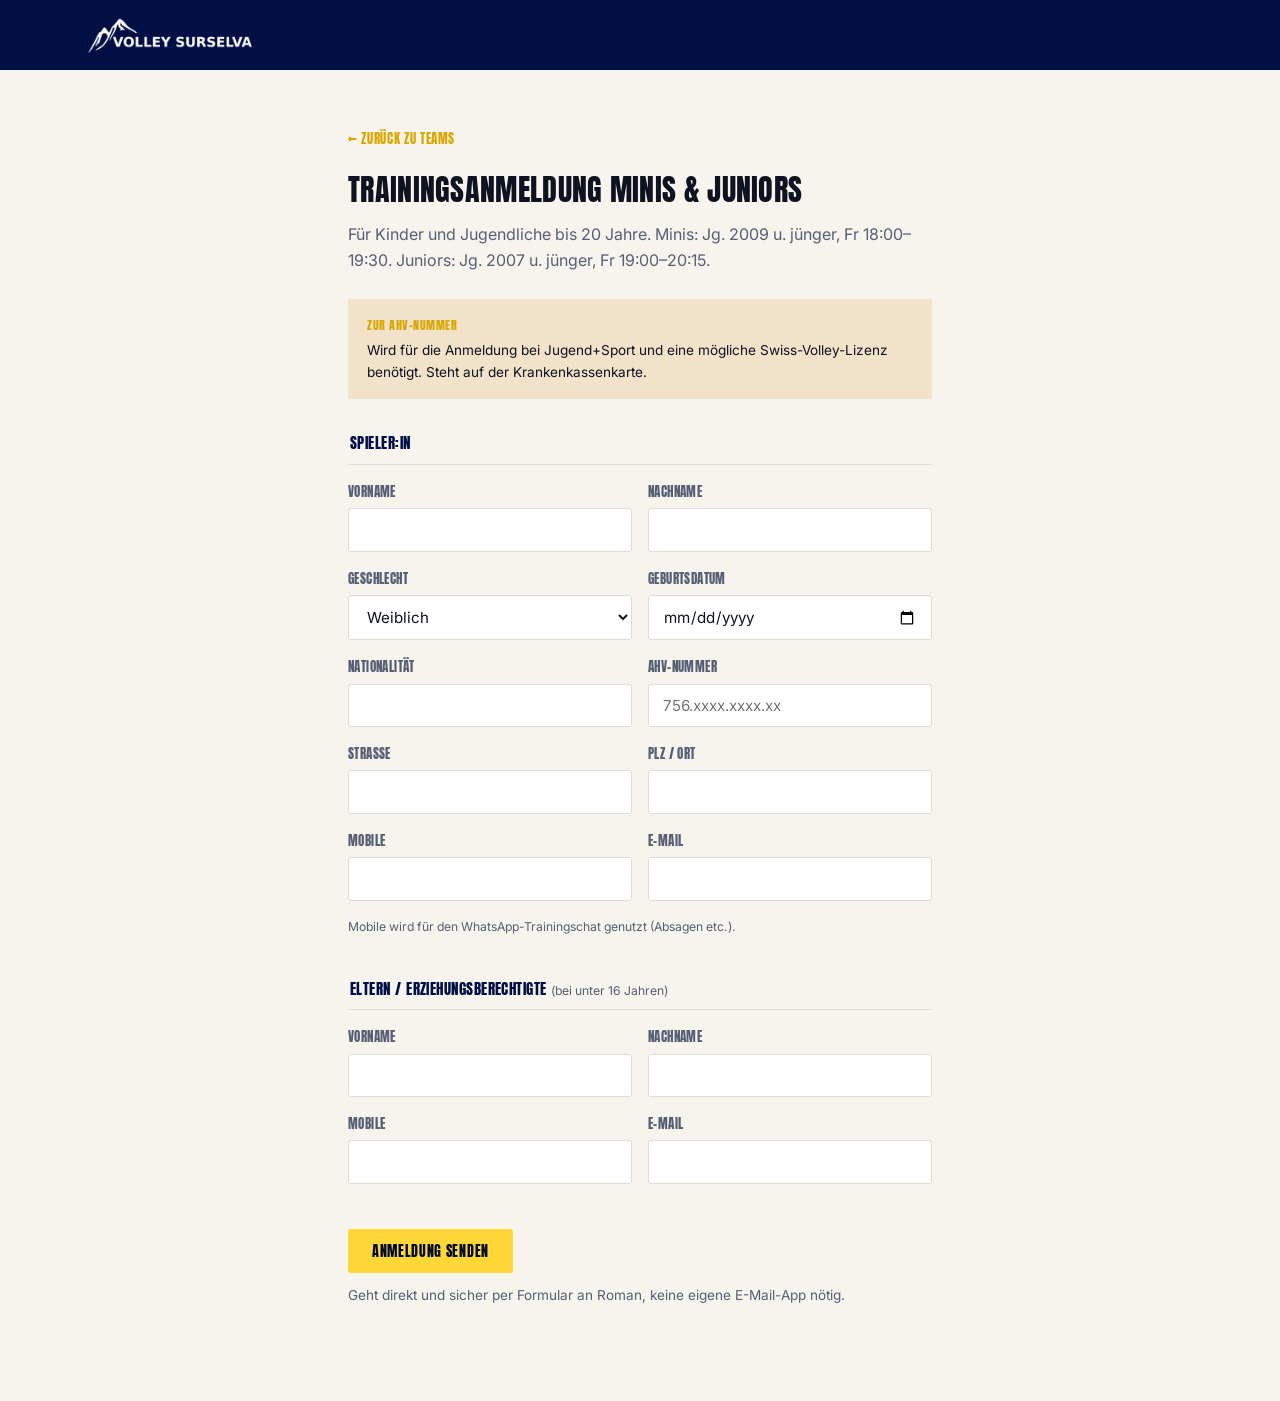
==== commit f05016a1: "Replace illustrated ball icon with a real photo Swaps the hand-drawn SVG volleyball (loader, cursor-" ====
--- a/anmeldung-jugend.html
+++ b/anmeldung-jugend.html
@@ -15,7 +15,7 @@
   .legal-wrap > p{ color:var(--ink-muted); margin-bottom:1.6rem; }
   .back-link{ display:inline-block; margin-bottom:1.5rem; font-family:"Anton", "Oswald"; font-size:0.82rem; letter-spacing:0.05em; text-transform:uppercase; color:var(--sand-deep); text-decoration:none; }
   .form-note{ background:var(--sand-soft); border-radius:var(--radius); padding:1rem 1.2rem; font-size:0.85rem; color:var(--ink); margin-bottom:2rem; }
-  .form-note strong{ display:block; margin-bottom:0.3rem; font-family:"Anton", "Oswald"; font-size:0.78rem; letter-spacing:0.04em; text-transform:uppercase; color:var(--sand-deep); }
+  .form-note strong{ display:block; margin-bottom:0.3rem; font-family:"Anton", "Oswald"; font-weight:400; font-size:0.78rem; letter-spacing:0.04em; text-transform:uppercase; color:var(--sand-deep); }
   fieldset{ border:none; padding:0; margin:0 0 1.8rem; }
   fieldset legend{ font-family:"Anton", "Oswald"; font-size:0.95rem; text-transform:uppercase; letter-spacing:0.03em; color:var(--navy); margin-bottom:1rem; padding-bottom:0.5rem; border-bottom:1px solid var(--line); width:100%; }
   :root[data-theme="dark"] fieldset legend{ color:var(--sand); }
@@ -23,37 +23,6 @@
 </style>
 </head>
 <body>
-
-<svg style="position:absolute; width:0; height:0; overflow:hidden;" aria-hidden="true">
-  <defs>
-    <symbol id="vb-ball" viewBox="0 0 200 200">
-      <defs>
-        <clipPath id="vbClip"><circle cx="100" cy="100" r="96"></circle></clipPath>
-        <radialGradient id="vbShade" cx="60%" cy="36%" r="78%">
-          <stop offset="0%" stop-color="#ffffff" stop-opacity="0.22"></stop>
-          <stop offset="45%" stop-color="#ffffff" stop-opacity="0.04"></stop>
-          <stop offset="75%" stop-color="#000000" stop-opacity="0"></stop>
-          <stop offset="100%" stop-color="#000000" stop-opacity="0.28"></stop>
-        </radialGradient>
-        <radialGradient id="vbShine" cx="50%" cy="50%" r="50%">
-          <stop offset="0%" stop-color="#ffffff" stop-opacity="0.35"></stop>
-          <stop offset="100%" stop-color="#ffffff" stop-opacity="0"></stop>
-        </radialGradient>
-      </defs>
-      <g clip-path="url(#vbClip)">
-        <circle cx="100" cy="100" r="96" fill="#ffffff"></circle>
-        <g stroke="#1a2332" stroke-width="2.4" stroke-linejoin="round">
-          <path fill="#2454c4" d="M100,100 Q66.0,152.8 100.0,196.0 A96,96 0 0,1 16.9,52.0 Q71.3,44.2 100,100 Z"></path>
-          <path fill="#f5b93f" d="M100,100 Q71.3,44.2 16.9,52.0 A96,96 0 0,1 183.1,52.0 Q162.7,103.0 100,100 Z"></path>
-          <path fill="#e2611f" d="M100,100 Q162.7,103.0 183.1,52.0 A96,96 0 0,1 100.0,196.0 Q66.0,152.8 100,100 Z"></path>
-        </g>
-        <circle cx="100" cy="100" r="96" fill="url(#vbShade)"></circle>
-        <ellipse cx="70" cy="56" rx="24" ry="16" fill="url(#vbShine)" transform="rotate(-25 70 56)"></ellipse>
-      </g>
-      <circle cx="100" cy="100" r="96" fill="none" stroke="#0d1321" stroke-width="3.5"></circle>
-    </symbol>
-  </defs>
-</svg>
 
 <header class="site-header">
   <div class="wrap navbar">
@@ -122,7 +91,7 @@
     <p class="fine" id="youthFormNote">Geht direkt und sicher per Formular an Roman, keine eigene E-Mail-App nötig.</p>
   </form>
   <div id="youthSuccess" hidden style="text-align:center; padding:2rem 0;">
-    <div style="width:44px; height:44px; margin:0 auto 0.8rem;"><svg class="ball-icon" viewBox="0 0 200 200"><use href="#vb-ball"></use></svg></div>
+    <div style="width:44px; height:44px; margin:0 auto 0.8rem;"><img class="ball-icon" src="images/ball-photo.jpg" alt="Volleyball"></div>
     <h2 style="text-transform:none;">Angemeldet!</h2>
     <p>Danke, deine Anmeldung ist bei Roman angekommen. Er meldet sich, sobald es losgeht.</p>
     <a href="home.html#teams" class="btn btn-secondary" style="margin-top:1rem;">Zurück zu Teams</a>
--- a/style.css
+++ b/style.css
@@ -57,7 +57,7 @@
 a:focus-visible, button:focus-visible{ outline:2px solid var(--sand-deep); outline-offset:3px; }
 img, video{ max-width:100%; }
 
-h1,h2,h3{ font-family:"Anton", "Oswald", "Arial Narrow", sans-serif; font-weight:600; text-transform:uppercase; letter-spacing:0.01em; line-height:1.1; text-wrap:balance; margin:0 0 0.5em; color:var(--ink); }
+h1,h2,h3{ font-family:"Anton", "Oswald", "Arial Narrow", sans-serif; font-weight:400; text-transform:uppercase; letter-spacing:0.01em; line-height:1.1; text-wrap:balance; margin:0 0 0.5em; color:var(--ink); }
 
 .wrap{ max-width:1180px; margin:0 auto; padding:0 1.75rem; }
 main > section, .site-footer{ padding:2.5rem 0; }
@@ -85,7 +85,7 @@
 .lang-btn.active{ background:var(--sand); color:var(--navy-deep); font-weight:600; }
 
 /* ============ BALL ============ */
-.ball-icon{ display:block; width:100%; height:100%; }
+.ball-icon{ display:block; width:100%; height:100%; border-radius:50%; object-fit:cover; }
 @keyframes bg-drift{ from{ background-position: 0% 0%, 0% 0%, 0% 0%, 0% 0%; } to{ background-position: 3% 4%, -4% -3%, -3% -4%, 4% 3%; } }
 @keyframes vb-spin{ to{ transform:rotate(360deg); } }
 @keyframes vb-idle{ 0%,100%{ transform:translateY(0); } 50%{ transform:translateY(-10px); } }
@@ -96,9 +96,9 @@
 .loader.hide{ opacity:0; visibility:hidden; pointer-events:none; }
 .loader-track{ position:relative; width:200px; height:64px; }
 .loader-ball{ position:absolute; left:50%; top:0; width:64px; height:64px; margin-left:-32px; animation: vb-roll-across 1.6s ease-in-out infinite; }
-.loader-ball svg{ animation: vb-spin 0.8s linear infinite; }
+.loader-ball .ball-icon{ animation: vb-spin 0.8s linear infinite; }
 .loader-label{ font-family:"Anton", "Oswald"; font-size:0.78rem; letter-spacing:0.14em; text-transform:uppercase; color:rgba(255,255,255,0.75); }
-@media (prefers-reduced-motion: reduce){ .loader-ball, .loader-ball svg{ animation:none; } }
+@media (prefers-reduced-motion: reduce){ .loader-ball, .loader-ball .ball-icon{ animation:none; } }
 
 /* ============ HEADER / NAV ============ */
 .site-header{ position:sticky; top:0; z-index:100; background:var(--navy); box-shadow:var(--shadow); transition:background-color 0.25s ease, box-shadow 0.25s ease; }
@@ -119,7 +119,7 @@
 
 /* ============ BUTTONS ============ */
 .btn{
-  font-family:"Anton", "Oswald"; font-size:0.85rem; letter-spacing:0.05em; text-transform:uppercase; font-weight:500;
+  font-family:"Anton", "Oswald"; font-size:0.85rem; letter-spacing:0.05em; text-transform:uppercase; font-weight:400;
   padding:0.75rem 1.5rem; border-radius:var(--radius); border:2px solid transparent; cursor:pointer;
   transition: background 0.15s ease, border-color 0.15s ease, color 0.15s ease;
   display:inline-flex; align-items:center; gap:0.5rem; text-decoration:none;
@@ -160,7 +160,7 @@
 @keyframes ken-burns{ from{ background-size:100%; } to{ background-size:114%; } }
 @media (prefers-reduced-motion: reduce){ .court-indoor{ animation:none; } }
 .court-indoor::before{ content:""; position:absolute; inset:0; background:linear-gradient(0deg, rgba(0,10,40,0.55) 0%, rgba(0,10,40,0.1) 45%, rgba(0,10,40,0.35) 100%); }
-.placeholder-badge{ position:absolute; top:4.8rem; left:1rem; z-index:2; font-family:"Anton", "Oswald"; font-size:0.68rem; letter-spacing:0.06em; text-transform:uppercase; background:rgba(var(--sand-rgb), 0.85); color:var(--navy-deep); padding:0.3rem 0.7rem; border-radius:0; font-weight:600; }
+.placeholder-badge{ position:absolute; top:4.8rem; left:1rem; z-index:2; font-family:"Anton", "Oswald"; font-size:0.68rem; letter-spacing:0.06em; text-transform:uppercase; background:rgba(var(--sand-rgb), 0.85); color:var(--navy-deep); padding:0.3rem 0.7rem; border-radius:0; font-weight:400; }
 .court-beach{ background:var(--sand-deep); }
 .beach-video{ position:absolute; inset:0; width:100%; height:100%; object-fit:cover; z-index:0; }
 
@@ -177,7 +177,7 @@
 
 .ball-wrap{ position:absolute; left:0; top:0; width:52px; height:52px; z-index:5; pointer-events:none; will-change:transform; }
 .ball-inner{ width:100%; height:100%; animation: vb-idle 2.4s ease-in-out infinite; }
-.ball-wrap svg{ animation: vb-spin 3s linear infinite; }
+.ball-wrap .ball-icon{ animation: vb-spin 3s linear infinite; }
 .hero-doodle{
   position:absolute; left:100%; top:-6px; margin-left:10px; white-space:nowrap;
   font-family:"Caveat", cursive; font-size:1.5rem; color:#fff; transform:rotate(-6deg);
@@ -186,7 +186,7 @@
 .ball-wrap.following .hero-doodle{ opacity:0; transition:opacity 0.2s ease; }
 @media (max-width:900px){ .hero-doodle{ display:none; } }
 .ball-wrap.following .ball-inner{ animation:none; }
-@media (prefers-reduced-motion: reduce){ .ball-inner, .ball-wrap svg{ animation:none; } }
+@media (prefers-reduced-motion: reduce){ .ball-inner, .ball-wrap .ball-icon{ animation:none; } }
 @media (hover:none){ .ball-wrap{ display:none; } .court, .court-half, .court-half .content .arrow{ cursor:pointer; } }
 
 /* ============ VIDEO MODAL ============ */
@@ -252,7 +252,7 @@
 .team-slide-badge-right{ left:auto; right:1rem; background:rgba(0,0,0,0.5); color:#fff; }
 .team-slide-content{ position:absolute; left:0; right:0; bottom:0; z-index:1; padding:1.4rem; display:flex; flex-direction:column; gap:0.2rem; color:#fff; }
 .team-slide-cat{ font-family:"Anton", "Oswald"; font-size:0.7rem; letter-spacing:0.1em; text-transform:uppercase; color:var(--sand); }
-.team-slide-name{ font-family:"Anton", "Oswald"; font-size:1.6rem; font-weight:600; text-transform:uppercase; line-height:1.05; }
+.team-slide-name{ font-family:"Anton", "Oswald"; font-size:1.6rem; font-weight:400; text-transform:uppercase; line-height:1.05; }
 .team-slide-meta{ font-size:0.85rem; color:rgba(255,255,255,0.85); margin-top:0.2rem; }
 .team-slide-more{ font-family:"Anton", "Oswald"; font-size:0.78rem; letter-spacing:0.04em; text-transform:uppercase; color:var(--sand); margin-top:0.6rem; }
 .team-slider-arrow{
@@ -286,7 +286,7 @@
 .training-table th{ text-align:left; font-family:"Anton", "Oswald"; font-size:0.72rem; letter-spacing:0.05em; text-transform:uppercase; color:var(--ink-muted); padding:0.6rem 0.4rem; border-bottom:1px solid var(--line); }
 .training-table td{ padding:0.7rem 0.4rem; border-bottom:1px solid var(--line); font-size:0.92rem; }
 .training-table tbody tr:last-child td{ border-bottom:none; }
-.training-table td:first-child{ font-family:"Anton", "Oswald"; font-weight:500; }
+.training-table td:first-child{ font-family:"Anton", "Oswald"; font-weight:400; }
 .training-table td:last-child{ text-align:right; color:var(--ink-muted); font-variant-numeric:tabular-nums; }
 
 /* ============ EVENT CARDS ============ */
@@ -353,7 +353,7 @@
 /* ============ TWO COL / STATS ============ */
 .two-col{ display:grid; grid-template-columns:1.4fr 1fr; gap:2.5rem; align-items:center; }
 .stat-block{ text-align:center; background:var(--paper-raised); border:1px solid var(--line); border-radius:var(--radius); padding:1.4rem 1rem; box-shadow:var(--shadow); }
-.stat-block .num{ display:block; font-family:"Anton", "Oswald"; font-weight:700; font-size:6.5rem; line-height:0.9; color:var(--navy); }
+.stat-block .num{ display:block; font-family:"Anton", "Oswald"; font-weight:400; font-size:6.5rem; line-height:0.9; color:var(--navy); }
 :root[data-theme="dark"] .stat-block .num, @media (prefers-color-scheme:dark){ .stat-block .num{ color:var(--sand);} }
 .stat-block .cap{ font-family:"Anton", "Oswald"; font-size:1rem; text-transform:uppercase; letter-spacing:0.04em; color:var(--ink-muted); }
 
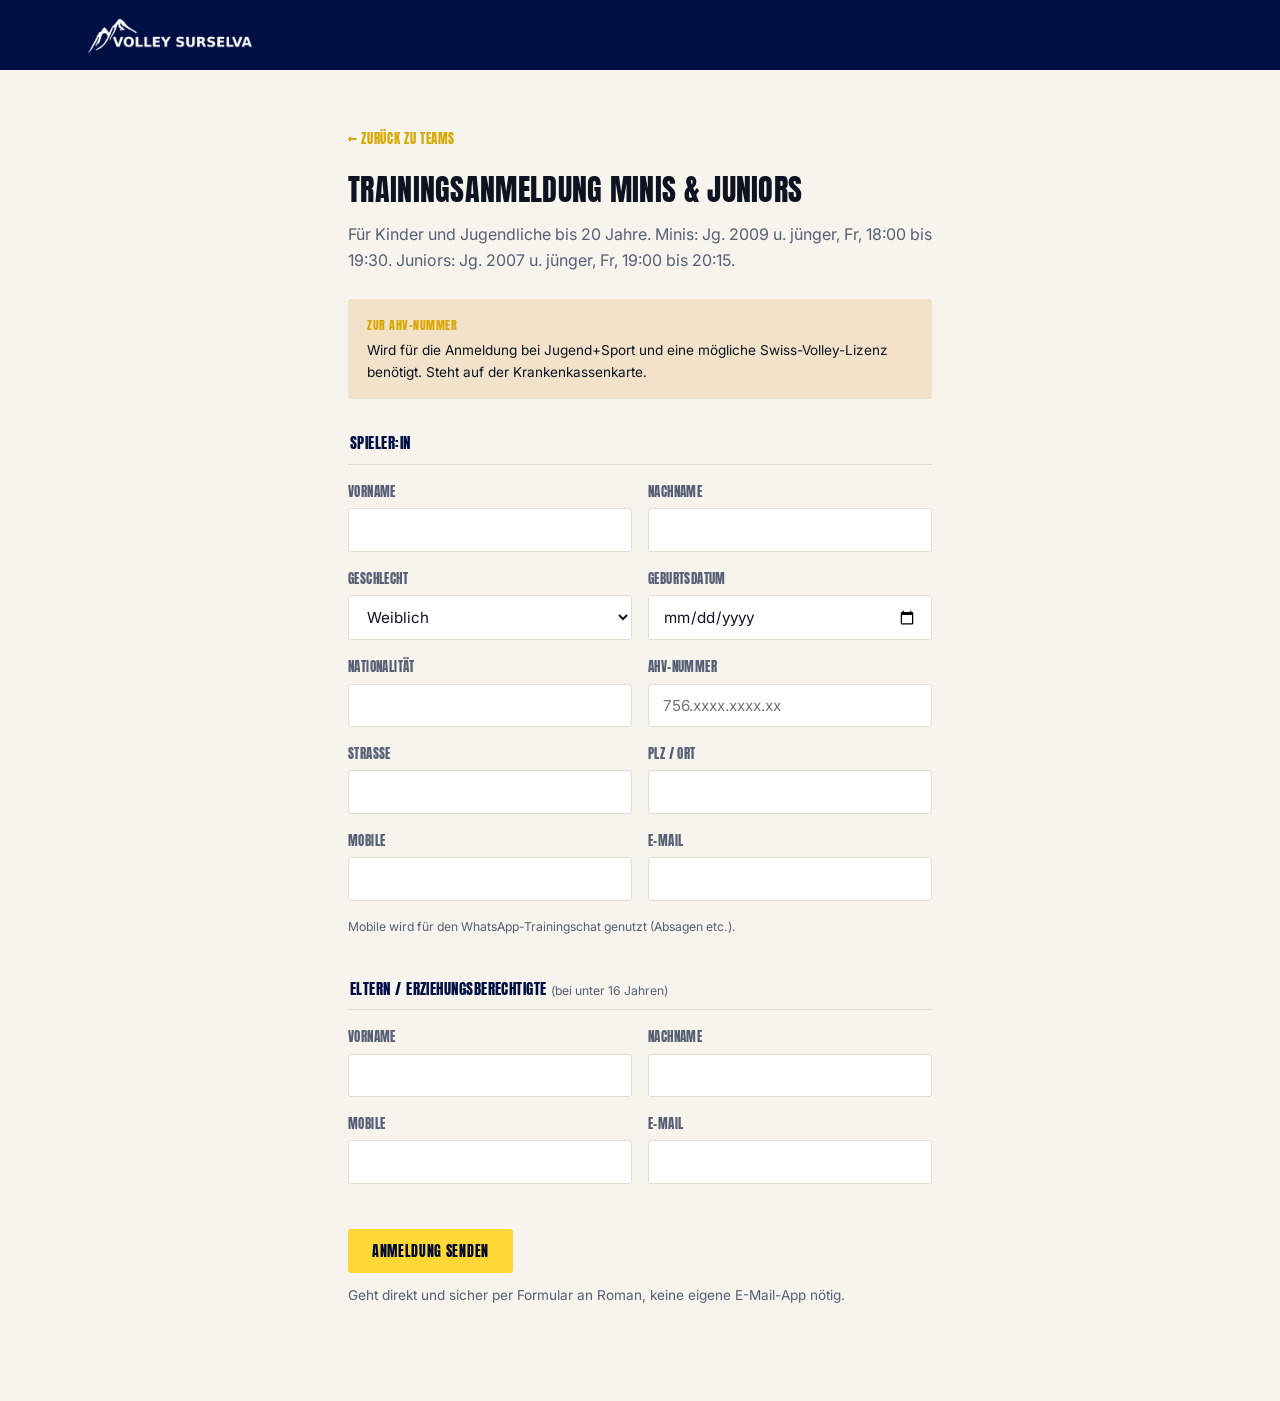
==== commit 3863df44: "Fix mobile menu, team photo cropping, press lightbox and camp-popup bugs - Mobile drawer: the burger" ====
--- a/anmeldung-jugend.html
+++ b/anmeldung-jugend.html
@@ -33,7 +33,7 @@
 <main class="legal-wrap">
   <a href="home.html#teams" class="back-link">← Zurück zu Teams</a>
   <h1>Trainingsanmeldung Minis & Juniors</h1>
-  <p>Für Kinder und Jugendliche bis 20 Jahre. Minis: Jg. 2009 u. jünger, Fr 18:00–19:30. Juniors: Jg. 2007 u. jünger, Fr 19:00–20:15.</p>
+  <p>Für Kinder und Jugendliche bis 20 Jahre. Minis: Jg. 2009 u. jünger, Fr, 18:00 bis 19:30. Juniors: Jg. 2007 u. jünger, Fr, 19:00 bis 20:15.</p>
 
   <div class="form-note">
     <strong>Zur AHV-Nummer</strong>
--- a/style.css
+++ b/style.css
@@ -60,6 +60,7 @@
 h1,h2,h3{ font-family:"Anton", "Oswald", "Arial Narrow", sans-serif; font-weight:400; text-transform:uppercase; letter-spacing:0.01em; line-height:1.1; text-wrap:balance; margin:0 0 0.5em; color:var(--ink); }
 
 .wrap{ max-width:1180px; margin:0 auto; padding:0 1.75rem; }
+main > section[id]{ scroll-margin-top:84px; }
 main > section, .site-footer{ padding:2.5rem 0; }
 main > section + section{ border-top:1px solid var(--line); }
 #gallery, #kontakt, #news, #vorstand{ background:var(--paper-raised); }
@@ -73,14 +74,20 @@
 .zone-beach .stat-block{ background:rgba(207,154,92,0.1); border-color:rgba(207,154,92,0.3); }
 .section-narrow{ max-width:760px; margin:0 auto; padding:2.5rem 1.75rem; text-align:center; }
 .section-head{ margin-bottom:1.1rem; }
+.section-head.center{ text-align:center; }
+.section-head.center .sec-dek{ margin-left:auto; margin-right:auto; }
 .section-head h2{ font-size:clamp(1.6rem, 3vw, 2.1rem); }
 .sec-dek{ color:var(--ink-muted); max-width:60ch; }
 .lead{ font-size:1.15rem; color:var(--ink-muted); max-width:62ch; margin:0 auto; }
 .fine{ font-size:0.85rem; color:var(--ink-muted); }
 .eyebrow{ font-family:"Anton", "Oswald", sans-serif; font-size:0.78rem; letter-spacing:0.16em; text-transform:uppercase; color:var(--sand-deep); margin-bottom:0.4rem; }
 
-/* ============ LANGUAGE TOGGLE ============ */
-.lang-toggle{ position:fixed; top:1.1rem; right:1.1rem; z-index:200; display:flex; background:rgba(0,0,0,0.4); border-radius:4px; padding:3px; gap:2px; border:1px solid var(--line-on-navy); }
+/* ============ LANGUAGE TOGGLE ============
+   Lives inline in the navbar on desktop, and inside the mobile drawer on
+   small screens — never fixed/floating, so it can't sit on top of the
+   burger button or the "Platz buchen" CTA. */
+.lang-toggle{ display:flex; background:rgba(0,0,0,0.4); border-radius:4px; padding:3px; gap:2px; border:1px solid var(--line-on-navy); }
+.lang-toggle--drawer{ align-self:flex-start; margin-bottom:1.3rem; }
 .lang-btn{ font-family:"Anton", "Oswald"; font-size:0.72rem; letter-spacing:0.05em; padding:0.4rem 0.75rem; border-radius:2px; border:none; background:transparent; color:rgba(255,255,255,0.75); cursor:pointer; }
 .lang-btn.active{ background:var(--sand); color:var(--navy-deep); font-weight:600; }
 
@@ -101,7 +108,7 @@
 @media (prefers-reduced-motion: reduce){ .loader-ball, .loader-ball .ball-icon{ animation:none; } }
 
 /* ============ HEADER / NAV ============ */
-.site-header{ position:sticky; top:0; z-index:100; background:var(--navy); box-shadow:var(--shadow); transition:background-color 0.25s ease, box-shadow 0.25s ease; }
+.site-header{ position:sticky; top:0; z-index:200; background:var(--navy); box-shadow:var(--shadow); transition:background-color 0.25s ease, box-shadow 0.25s ease; }
 .site-header--overlay{ position:fixed; left:0; right:0; background:transparent; box-shadow:none; }
 .site-header--overlay.scrolled{ background:var(--navy); box-shadow:var(--shadow); }
 .navbar{ display:flex; align-items:center; justify-content:space-between; padding:1rem 1.75rem; gap:1.5rem; }
@@ -114,8 +121,11 @@
 .links a:hover{ color:var(--sand); }
 .links a:hover::after{ left:0; right:0; }
 .nav-cta{ margin-left:auto; }
-.drawer-toggle{ display:none; flex-direction:column; gap:5px; background:none; border:none; padding:0.4rem; cursor:pointer; }
-.drawer-toggle span{ width:22px; height:2px; background:#fff; display:block; }
+.drawer-toggle{ display:none; flex-direction:column; justify-content:center; gap:5px; background:none; border:none; padding:0.4rem; cursor:pointer; }
+.drawer-toggle span{ width:22px; height:2px; background:#fff; display:block; transition:transform 0.25s ease, opacity 0.2s ease; }
+.drawer-toggle.open span:nth-child(1){ transform:translateY(7px) rotate(45deg); }
+.drawer-toggle.open span:nth-child(2){ opacity:0; }
+.drawer-toggle.open span:nth-child(3){ transform:translateY(-7px) rotate(-45deg); }
 
 /* ============ BUTTONS ============ */
 .btn{
@@ -124,6 +134,7 @@
   transition: background 0.15s ease, border-color 0.15s ease, color 0.15s ease;
   display:inline-flex; align-items:center; gap:0.5rem; text-decoration:none;
 }
+.btn[hidden]{ display:none; }
 .btn-primary{ background:var(--sand); color:var(--navy-deep); }
 .btn-primary:hover{ background:var(--sand-deep); }
 .btn-secondary{ background:transparent; border-color:var(--navy); color:var(--navy); }
@@ -132,6 +143,8 @@
 .btn-secondary:hover{ background:var(--navy); color:#fff; }
 
 /* ============ DRAWER (mobile nav) ============ */
+.drawer-backdrop{ position:fixed; inset:0; background:rgba(0,5,20,0.5); z-index:149; opacity:0; visibility:hidden; transition:opacity 0.3s ease, visibility 0.3s ease; }
+.drawer-backdrop.open{ opacity:1; visibility:visible; }
 .drawer{ position:fixed; top:0; right:0; bottom:0; width:min(300px, 84vw); background:var(--navy); color:#fff; z-index:150; padding:5.5rem 1.5rem 2rem; transform:translateX(100%); transition:transform 0.3s ease; }
 .drawer.open{ transform:translateX(0); }
 .drawer-split{ display:flex; gap:0.6rem; margin-bottom:1.4rem; }
@@ -187,7 +200,7 @@
 @media (max-width:900px){ .hero-doodle{ display:none; } }
 .ball-wrap.following .ball-inner{ animation:none; }
 @media (prefers-reduced-motion: reduce){ .ball-inner, .ball-wrap .ball-icon{ animation:none; } }
-@media (hover:none){ .ball-wrap{ display:none; } .court, .court-half, .court-half .content .arrow{ cursor:pointer; } }
+@media (hover:none){ .ball-wrap{ display:none; } .court, .court-half, .court-half .content .arrow, .intro-band{ cursor:auto; } }
 
 /* ============ VIDEO MODAL ============ */
 .modal-overlay{ position:fixed; inset:0; z-index:500; background:rgba(0,10,48,0.88); display:flex; align-items:center; justify-content:center; padding:2rem; opacity:0; visibility:hidden; transition:opacity 0.25s ease, visibility 0.25s ease; }
@@ -203,9 +216,15 @@
 .modal-fact ul{ margin:0; padding-left:1.1rem; font-size:0.82rem; color:var(--ink-muted); }
 .modal-fact li{ margin-bottom:0.25rem; }
 .modal-fact p{ font-size:0.82rem; margin:0; }
+.modal-fact p a{ color:var(--sand-deep); text-decoration:underline; }
 .event-modal-box{ width:min(480px, 100%); }
 .event-modal-box .modal-footer{ text-align:center; padding-top:2.4rem; }
-.event-modal-box h3{ font-size:1.3rem; }
+.event-modal-box h3{ font-size:1.3rem; margin-bottom:1.1rem; }
+.event-modal-facts{ list-style:none; margin:0 0 0.4rem; padding:0; text-align:left; display:flex; flex-direction:column; gap:0.6rem; }
+.event-modal-facts li{ position:relative; padding-left:1.15rem; color:var(--ink-muted); font-size:0.92rem; line-height:1.4; }
+.event-modal-facts li::before{ content:""; position:absolute; left:0; top:0.55em; width:6px; height:6px; background:var(--sand); }
+.event-modal-facts li strong{ color:var(--ink); font-weight:600; }
+.event-modal-ctas{ display:flex; gap:0.8rem; flex-wrap:wrap; justify-content:center; margin-top:1rem; }
 @media (max-width:640px){ .modal-facts{ grid-template-columns:1fr; } }
 
 /* ============ MOTION ============ */
@@ -213,7 +232,7 @@
 .reveal.visible{ opacity:1; transform:translateY(0); }
 
 /* ============ INTRO BAND ============ */
-.intro-band{ position:relative; overflow:hidden; min-height:92vh; display:flex; align-items:center; padding:6.5rem 0 3rem; }
+.intro-band{ position:relative; overflow:hidden; min-height:92vh; display:flex; align-items:center; padding:6.5rem 0 3rem; cursor:none; }
 .intro-band-photo-bg{ position:absolute; inset:0; width:100%; height:100%; object-fit:cover; z-index:0; filter:saturate(1.25) contrast(1.08); }
 .intro-band-veil{ position:absolute; inset:0; background:linear-gradient(180deg, rgba(0,5,20,0.55) 0%, rgba(0,5,20,0.12) 45%, rgba(0,5,20,0.5) 100%); z-index:0; }
 .intro-band-content{ position:relative; z-index:1; width:100%; }
@@ -228,6 +247,9 @@
   max-width:68ch; margin:0 auto; text-align:center; letter-spacing:0.01em; text-transform:none;
   text-shadow:0 1px 4px rgba(0,0,0,0.35);
 }
+.hero-ctas{ display:flex; gap:0.9rem; justify-content:center; flex-wrap:wrap; margin:1.7rem auto 0; position:relative; z-index:1; }
+.intro-band .btn-secondary{ border-color:rgba(255,255,255,0.8); color:#fff; }
+.intro-band .btn-secondary:hover{ background:#fff; color:var(--navy-deep); }
 
 /* ============ TEAM SLIDER ============ */
 .team-slider{ position:relative; padding:0.4rem 0 0.6rem; }
@@ -250,7 +272,17 @@
   text-transform:uppercase; background:rgba(var(--sand-rgb), 0.85); color:var(--navy-deep); padding:0.3rem 0.7rem; border-radius:0; font-weight:600;
 }
 .team-slide-badge-right{ left:auto; right:1rem; background:rgba(0,0,0,0.5); color:#fff; }
+.team-slide-badge-recruit{
+  background:none; color:var(--sand); padding:0; text-shadow:0 1px 3px rgba(0,0,0,0.7);
+  opacity:0; transition:opacity 0.2s ease;
+}
+.team-slide:hover .team-slide-badge-recruit, .team-slide:focus-visible .team-slide-badge-recruit{ opacity:1; }
+@media (hover:none){ .team-slide-badge-recruit{ opacity:1; } }
 .team-slide-content{ position:absolute; left:0; right:0; bottom:0; z-index:1; padding:1.4rem; display:flex; flex-direction:column; gap:0.2rem; color:#fff; }
+.team-slide-level{
+  align-self:flex-start; font-family:"Anton", "Oswald"; font-size:0.64rem; letter-spacing:0.05em; text-transform:uppercase;
+  color:#fff; background:rgba(255,255,255,0.16); border:1px solid rgba(255,255,255,0.4); padding:0.22rem 0.6rem; margin-bottom:0.4rem;
+}
 .team-slide-cat{ font-family:"Anton", "Oswald"; font-size:0.7rem; letter-spacing:0.1em; text-transform:uppercase; color:var(--sand); }
 .team-slide-name{ font-family:"Anton", "Oswald"; font-size:1.6rem; font-weight:400; text-transform:uppercase; line-height:1.05; }
 .team-slide-meta{ font-size:0.85rem; color:rgba(255,255,255,0.85); margin-top:0.2rem; }
@@ -267,7 +299,8 @@
 .team-slider-dot.active{ background:var(--sand); width:24px; border-radius:999px; }
 @media (max-width:700px){ .team-slider-arrow{ display:none; } }
 .team-modal-box{ max-height:min(88vh, 820px); overflow-x:hidden; overflow-y:auto; }
-.team-modal-photo{ height:220px; background-size:cover; background-position:center; background-color:var(--navy); }
+.team-modal-photo{ height:320px; background-size:cover; background-position:center 20%; background-color:var(--navy); }
+.team-modal-desc{ color:var(--ink-muted); font-size:0.92rem; line-height:1.5; margin:-0.4rem 0 1.3rem; }
 .team-modal-facts{ display:flex; flex-wrap:wrap; justify-content:center; gap:1.4rem; text-align:center; margin-bottom:1.2rem; }
 .team-modal-facts .modal-fact{ flex:0 1 160px; text-align:center; }
 .team-modal-ctas{ display:flex; gap:0.8rem; flex-wrap:wrap; justify-content:center; margin-bottom:1.4rem; }
@@ -281,31 +314,33 @@
 .team-modal-stand{ margin-top:1rem; }
 @media (max-width:640px){ .team-modal-tables{ grid-template-columns:1fr; } }
 
-/* ============ TRAININGSZEITEN ============ */
-.training-table{ width:100%; border-collapse:collapse; margin-top:0.4rem; }
-.training-table th{ text-align:left; font-family:"Anton", "Oswald"; font-size:0.72rem; letter-spacing:0.05em; text-transform:uppercase; color:var(--ink-muted); padding:0.6rem 0.4rem; border-bottom:1px solid var(--line); }
-.training-table td{ padding:0.7rem 0.4rem; border-bottom:1px solid var(--line); font-size:0.92rem; }
-.training-table tbody tr:last-child td{ border-bottom:none; }
-.training-table td:first-child{ font-family:"Anton", "Oswald"; font-weight:400; }
-.training-table td:last-child{ text-align:right; color:var(--ink-muted); font-variant-numeric:tabular-nums; }
+/* ============ NEU HIER / STEPS ============ */
+.steps-row{ display:grid; grid-template-columns:repeat(3, 1fr); gap:1.8rem; margin-top:1.8rem; }
+.step{ text-align:center; }
+.step-num{
+  display:flex; align-items:center; justify-content:center; width:44px; height:44px; margin:0 auto 0.8rem;
+  border-radius:50%; background:var(--sand); color:var(--navy-deep); font-family:"Anton", "Oswald"; font-size:1.25rem;
+}
+.step p{ margin:0; color:var(--ink-muted); font-size:0.92rem; line-height:1.4; }
+@media (max-width:700px){ .steps-row{ grid-template-columns:1fr; gap:1.3rem; max-width:360px; margin-left:auto; margin-right:auto; } }
 
 /* ============ EVENT CARDS ============ */
-.event-card-row{ display:grid; grid-template-columns:repeat(4, 1fr); gap:1rem; }
+.event-card-row{ display:grid; grid-template-columns:repeat(4, 1fr); gap:0.85rem; }
 .event-card{
-  position:relative; height:280px; border-radius:var(--radius); overflow:hidden; border:none; cursor:pointer;
-  background-size:cover; background-position:center; padding:1.1rem;
+  position:relative; height:190px; border-radius:var(--radius); overflow:hidden; border:none; cursor:pointer;
+  background-size:cover; background-position:center; padding:0.85rem;
   display:flex; flex-direction:column; justify-content:space-between; align-items:flex-start; text-align:left;
   transition:box-shadow 0.2s ease; box-shadow:var(--shadow);
 }
-.event-card::after{ content:""; position:absolute; inset:0; background:linear-gradient(0deg, rgba(0,5,20,0.85) 0%, rgba(0,5,20,0.1) 45%, rgba(0,5,20,0.35) 100%); z-index:0; }
+.event-card::after{ content:""; position:absolute; inset:0; background:linear-gradient(0deg, rgba(0,5,20,0.92) 0%, rgba(0,5,20,0.1) 55%, rgba(0,5,20,0.4) 100%); z-index:0; }
 .event-card:hover{ filter:brightness(1.05); }
 .event-card:focus-visible{ outline:3px solid var(--sand); outline-offset:2px; }
-.event-card-date{ position:relative; z-index:1; font-family:"Anton", "Oswald"; font-size:0.7rem; letter-spacing:0.04em; text-transform:uppercase; color:#fff; background:rgba(0,0,0,0.4); padding:0.3rem 0.6rem; border-radius:0; }
-.event-card-bottom{ position:relative; z-index:1; display:flex; flex-direction:column; gap:0.2rem; }
-.event-card-meta{ font-family:"Inter"; font-size:0.74rem; color:rgba(255,255,255,0.8); }
-.event-card-name{ font-family:"Anton", "Oswald"; font-size:1.35rem; color:#fff; text-transform:uppercase; line-height:1.05; }
+.event-card-date{ position:relative; z-index:1; font-family:"Anton", "Oswald"; font-size:0.62rem; letter-spacing:0.04em; text-transform:uppercase; color:#fff; background:rgba(0,0,0,0.4); padding:0.25rem 0.5rem; border-radius:0; }
+.event-card-bottom{ position:relative; z-index:1; display:flex; flex-direction:column; gap:0.1rem; }
+.event-card-meta{ font-family:"Inter"; font-size:0.68rem; color:rgba(255,255,255,0.75); }
+.event-card-name{ font-family:"Anton", "Oswald"; font-weight:400; font-size:1.5rem; color:var(--sand); text-transform:uppercase; line-height:1; }
 @media (max-width:900px){ .event-card-row{ grid-template-columns:repeat(2, 1fr); } }
-@media (max-width:520px){ .event-card-row{ grid-template-columns:1fr; } }
+@media (max-width:520px){ .event-card-row{ grid-template-columns:1fr; } .event-card{ height:170px; } }
 
 /* ============ NEWS ============ */
 .press-ring-row{ display:flex; flex-wrap:wrap; gap:1.6rem; justify-content:center; }
@@ -320,7 +355,7 @@
 .press-ring-icon{ width:34px; height:34px; color:#fff; }
 .press-ring-link{ text-decoration:none; color:inherit; }
 .press-modal-box{ width:min(560px, 100%); }
-.press-modal-photo{ width:100%; height:340px; background-size:cover; background-position:center; }
+.press-modal-photo{ display:block; width:100%; max-height:80vh; object-fit:contain; background:var(--navy); }
 
 /* ============ VORSTAND ============ */
 .board-row{ display:flex; align-items:center; flex-wrap:wrap; gap:0.7rem; margin-bottom:0.8rem; padding-bottom:0.8rem; border-bottom:1px solid var(--line); }
@@ -368,7 +403,8 @@
 
 /* ============ CALENDAR ============ */
 .cal-embed-wrap{ border-radius:var(--radius); overflow:hidden; box-shadow:var(--shadow); border:1px solid var(--line); background:#fff; }
-.cal-embed{ width:100%; height:640px; border:0; display:block; }
+.cal-embed{ width:100%; height:384px; border:0; display:block; }
+@media (min-width:701px){ .cal-embed-wrap{ max-width:60%; margin:0 auto; } }
 .cal-book{ background:var(--navy); color:#fff; border-radius:var(--radius); padding:1.6rem 1.4rem; box-shadow:var(--shadow); margin-top:1.2rem; }
 .cal-book-row{ display:flex; align-items:center; gap:1.2rem; text-align:left; }
 .cal-book-row > div{ flex:1; }
@@ -376,7 +412,8 @@
 .cal-book p{ color:rgba(255,255,255,0.75); font-size:0.85rem; margin:0; }
 .cal-book-row .btn{ flex-shrink:0; }
 .fine.center{ text-align:center; max-width:60ch; margin:1.4rem auto 0; }
-@media (max-width:700px){ .cal-book-row{ flex-direction:column; text-align:center; } .cal-embed{ height:520px; } }
+.fine.center a{ color:var(--sand-deep); text-decoration:underline; }
+@media (max-width:700px){ .cal-book-row{ flex-direction:column; text-align:center; } .cal-embed{ height:312px; } }
 
 /* ============ GALLERY / VIDEO GRID ============ */
 .gallery-viewport{ overflow:hidden; width:100%; -webkit-mask-image:linear-gradient(90deg, transparent, #000 4%, #000 96%, transparent); mask-image:linear-gradient(90deg, transparent, #000 4%, #000 96%, transparent); }
@@ -392,6 +429,7 @@
 
 /* ============ MAPS ============ */
 .map-grid{ display:flex; gap:0.8rem; justify-content:center; flex-wrap:wrap; }
+.section-narrow .map-grid{ margin-top:1.4rem; }
 .map-pin-row{ display:flex; align-items:center; gap:0.7rem; background:var(--paper-raised); border:1px solid var(--line); border-radius:var(--radius); padding:0.6rem 1.3rem 0.6rem 0.7rem; text-decoration:none; color:var(--ink); transition:border-color 0.2s ease; }
 .map-pin-row:hover{ border-color:var(--sand); }
 .map-pin-icon{ width:22px; height:22px; flex-shrink:0; color:var(--sand-deep); }
@@ -420,8 +458,15 @@
 .social-icon span{ font-size:0.72rem; font-family:"Anton", "Oswald"; letter-spacing:0.02em; }
 
 /* ============ SPONSORS ============ */
-.sponsor-strip{ background:#f4f1ea; padding:2rem 0; overflow:hidden; }
-.sponsor-strip .eyebrow{ text-align:center; color:#a97538; }
+.sponsor-strip{
+  position:relative; padding:2rem 0; overflow:hidden;
+  background:rgba(150, 180, 240, 0.18);
+  backdrop-filter:blur(16px) saturate(160%);
+  -webkit-backdrop-filter:blur(16px) saturate(160%);
+  border-top:1px solid rgba(255,255,255,0.12);
+  border-bottom:1px solid rgba(255,255,255,0.12);
+}
+.sponsor-strip .eyebrow{ text-align:center; color:var(--sand-deep); }
 .sponsor-viewport{
   overflow:hidden; width:100%; margin-top:1.4rem;
   -webkit-mask-image:linear-gradient(90deg, transparent, #000 6%, #000 94%, transparent);
@@ -429,9 +474,9 @@
 }
 .sponsor-track{ display:flex; align-items:center; gap:3rem; width:max-content; animation: gallery-scroll 28s linear infinite; }
 .sponsor-viewport:hover .sponsor-track, .sponsor-viewport:focus-within .sponsor-track{ animation-play-state:paused; }
-.sponsor-track img{ height:40px; width:auto; max-width:140px; object-fit:contain; opacity:0.8; flex-shrink:0; transition:opacity 0.2s ease; }
+.sponsor-track img{ height:48px; width:auto; max-width:168px; object-fit:contain; opacity:0.8; flex-shrink:0; transition:opacity 0.2s ease; }
 .sponsor-track img:hover{ opacity:1; }
-@media (max-width:480px){ .sponsor-track img{ height:30px; } .sponsor-track{ gap:2rem; } }
+@media (max-width:480px){ .sponsor-track img{ height:36px; } .sponsor-track{ gap:2rem; } }
 @media (prefers-reduced-motion: reduce){
   .sponsor-track{ animation:none; }
   .sponsor-viewport{ overflow-x:auto; -webkit-mask-image:none; mask-image:none; }
@@ -459,7 +504,7 @@
 }
 
 @media (max-width:900px){
-  .links, .nav-cta{ display:none; }
+  .links, .nav-cta, .lang-toggle--inline{ display:none; }
   .drawer-toggle{ display:flex; }
   .court{ flex-direction:column; min-height:auto; }
   .court-half{ min-height:340px; }
@@ -468,7 +513,6 @@
   .two-col{ grid-template-columns:1fr; text-align:center; }
   .two-col .btn, .two-col .fine{ margin-left:auto; margin-right:auto; }
   .footer-grid{ grid-template-columns:1fr; gap:1.5rem; }
-  .lang-toggle{ top:0.7rem; right:0.7rem; }
   .cal-panel{ grid-template-columns:1fr; }
   .cal-timeline{ flex-wrap:wrap; }
   .cal-pill{ flex-basis:30%; }
@@ -484,7 +528,7 @@
   .press-ring-photo{ width:88px; height:88px; }
   .press-ring-icon{ width:27px; height:27px; }
   .press-ring-row{ gap:1.1rem; }
-  .event-card{ height:240px; }
+  .event-card{ height:170px; }
   .drawer{ width:min(280px, 88vw); padding:5rem 1.2rem 2rem; }
-  .cal-embed{ height:460px; }
-}
+  .cal-embed{ height:276px; }
+}
